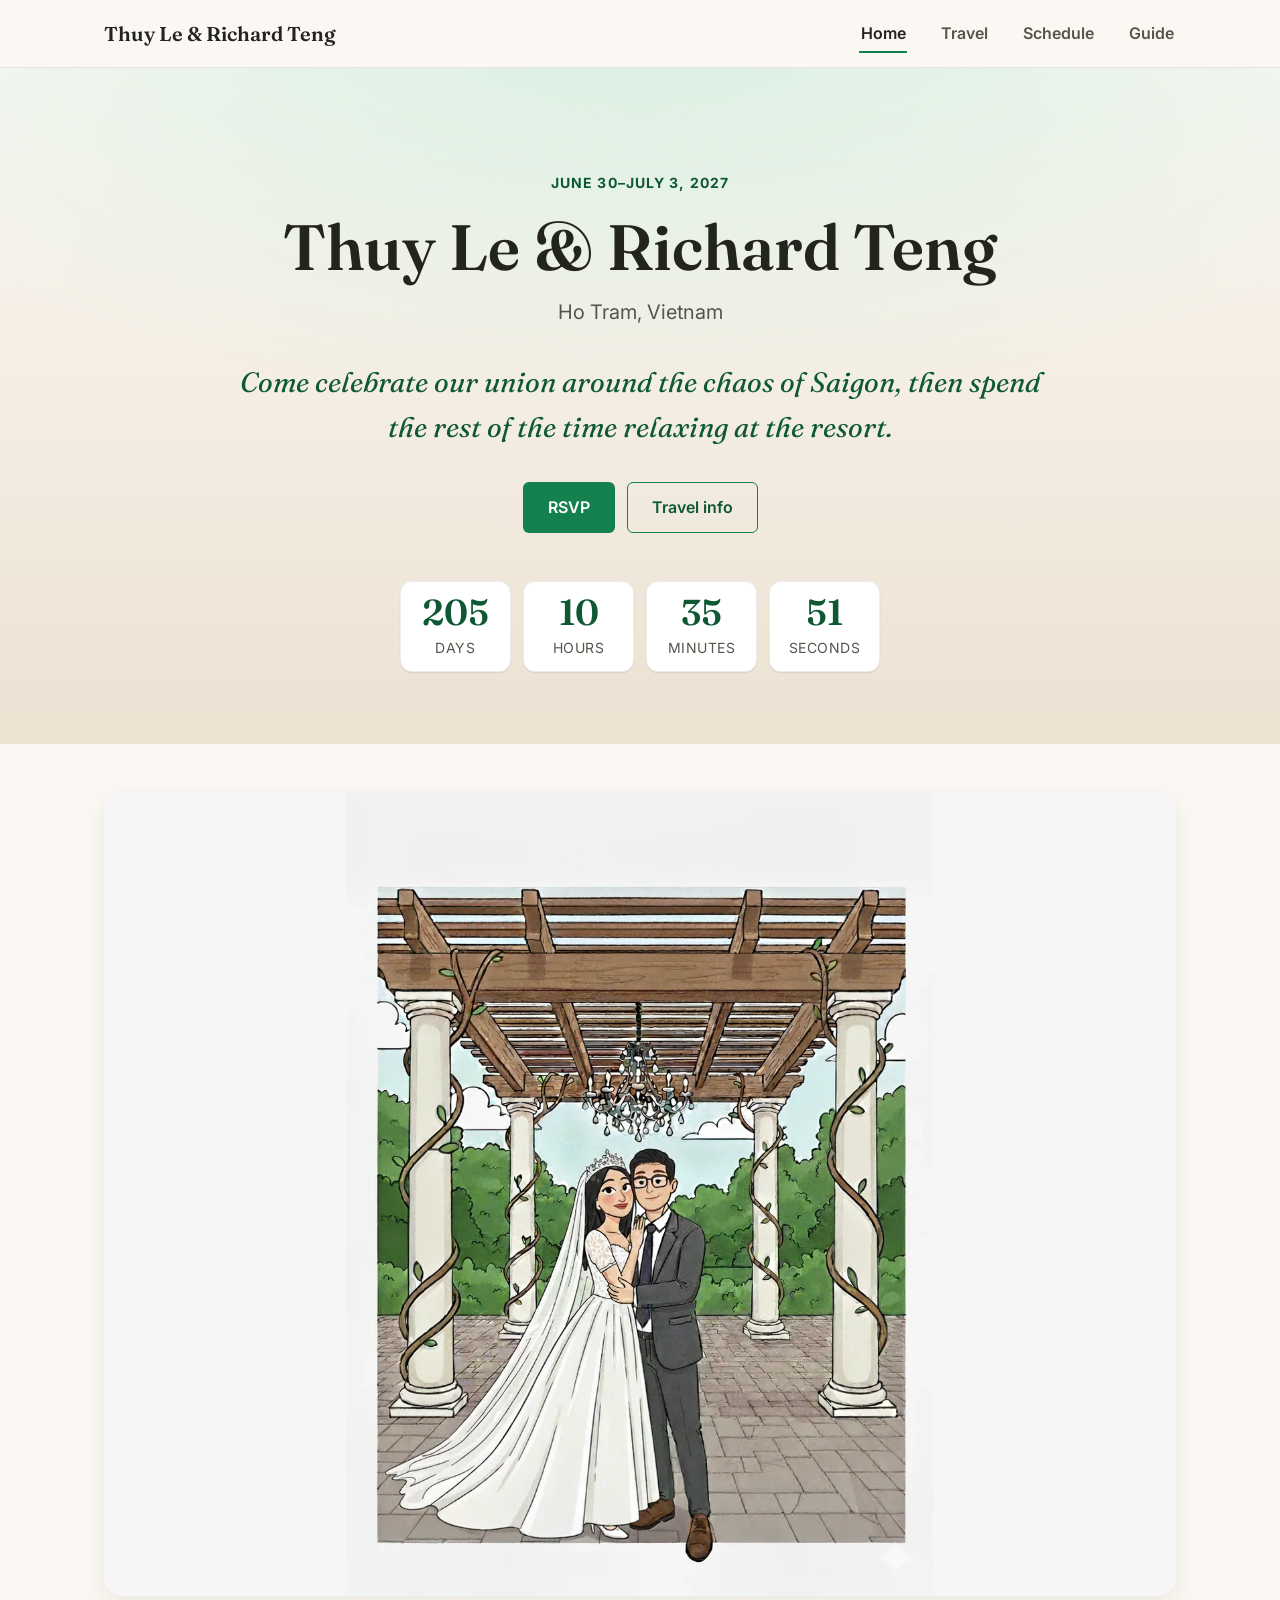
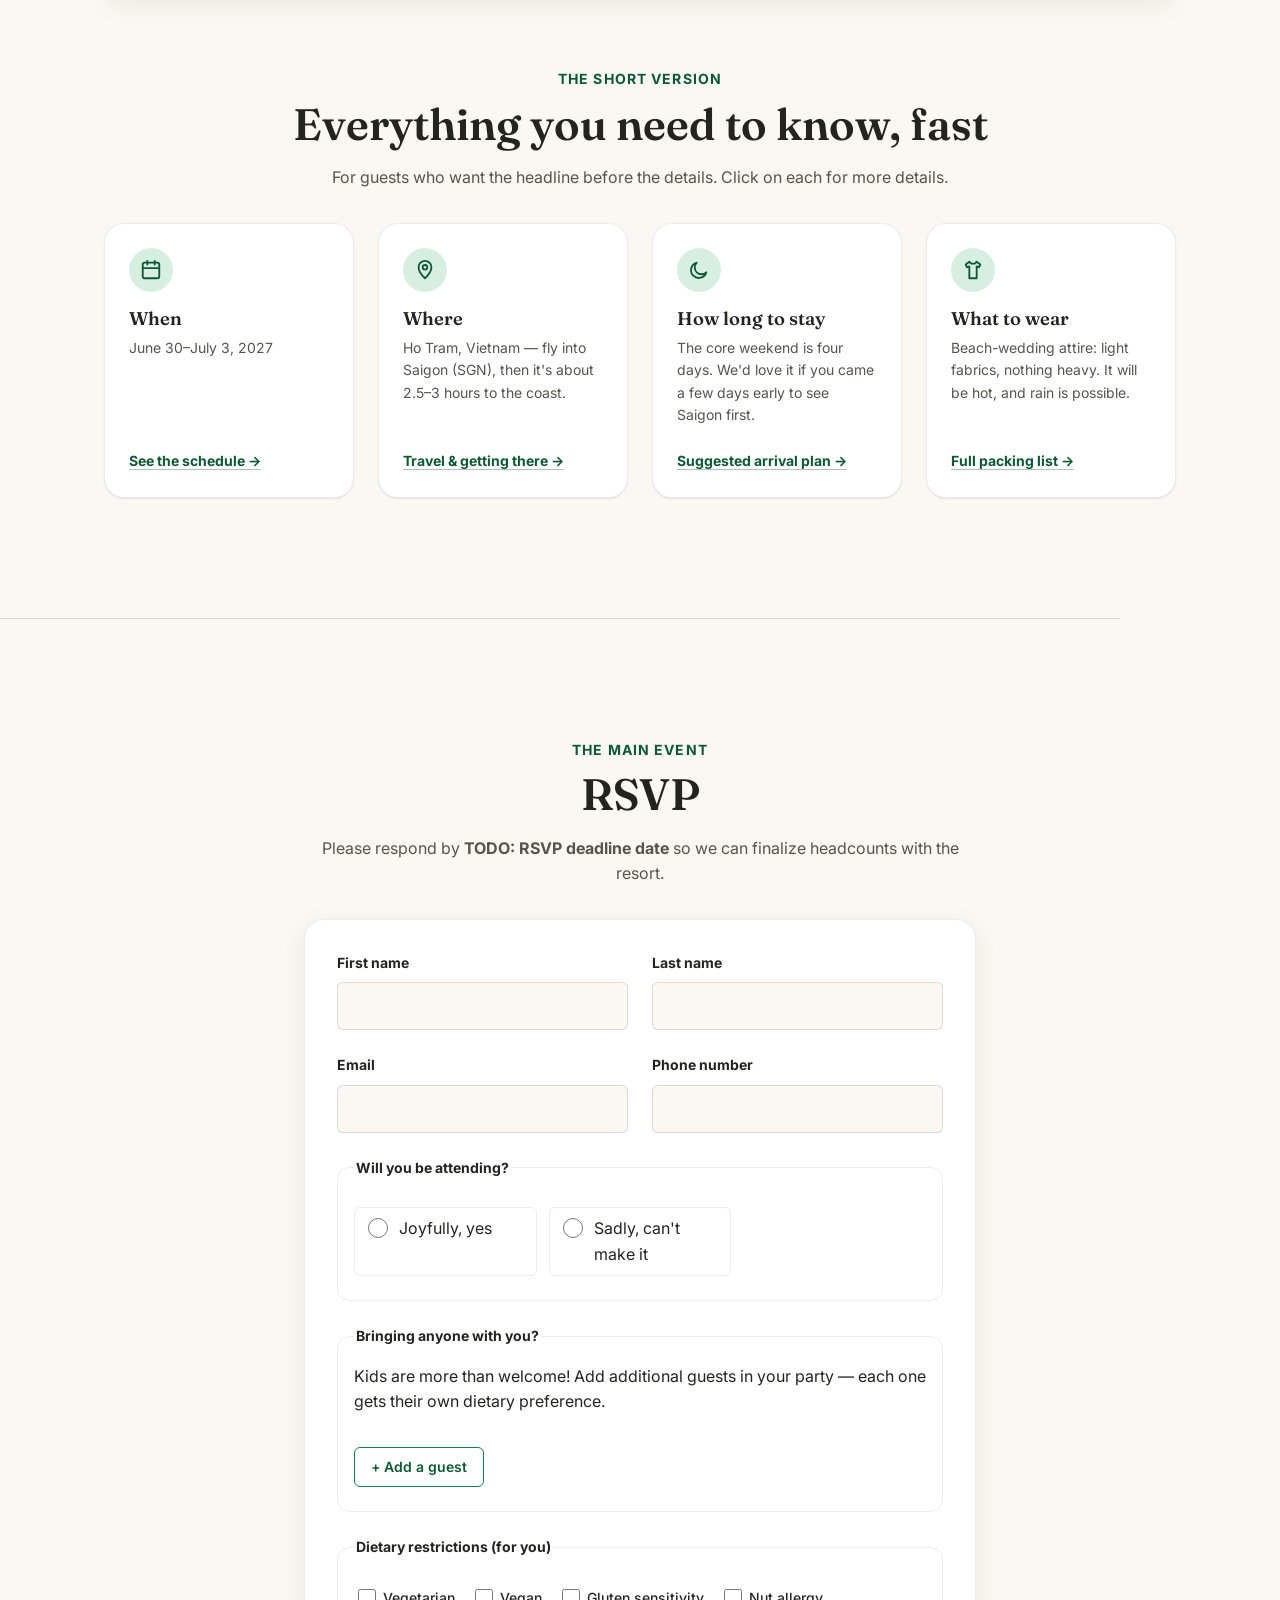
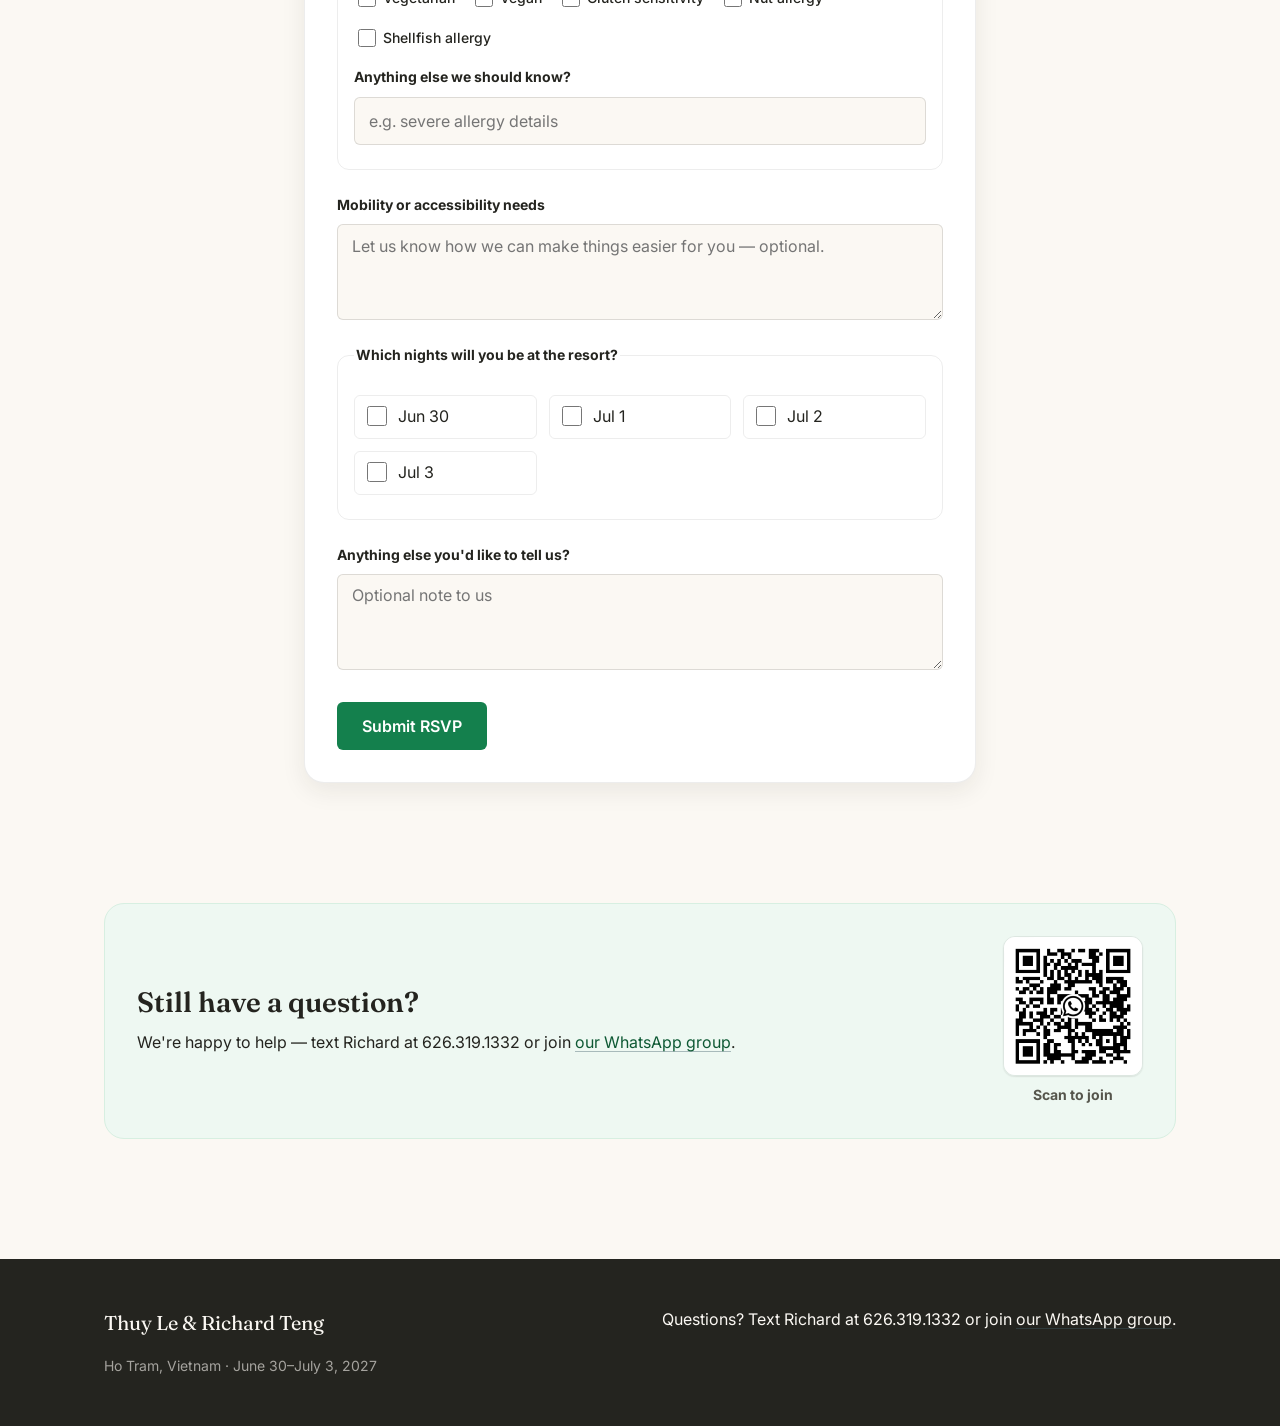
==== index.html @ c0b36ee5 "Initial commit: wedding website for Thuy & Richard Static site (HTML/CSS/vanilla JS) with an RSVP fo" ====
<!DOCTYPE html>
<html lang="en">
<head>
<meta charset="UTF-8">
<meta name="viewport" content="width=device-width, initial-scale=1">
<title>{{coupleNames}} — Ho Tram, Vietnam</title>
<meta name="description" content="Join us in Ho Tram, Vietnam. Come celebrate our union around the chaos of Saigon, but relax at the resort.">
<link rel="preconnect" href="https://fonts.googleapis.com">
<link rel="preconnect" href="https://fonts.gstatic.com" crossorigin>
<link href="https://fonts.googleapis.com/css2?family=Fraunces:opsz,wght@9..144,400;9..144,500;9..144,600;9..144,700&family=Inter:wght@400;500;600;700&display=swap" rel="stylesheet">
<link rel="stylesheet" href="styles.css">
</head>
<body>
<a class="skip-link" href="#main">Skip to content</a>
<span id="top"></span>

<header class="site-header">
  <div class="container">
    <a href="index.html" class="site-logo" data-field="couple-names">Partner One &amp; Partner Two</a>
    <button class="nav-toggle" type="button" aria-expanded="false" aria-controls="main-nav" aria-label="Toggle navigation menu">
      <span></span>
    </button>
    <nav class="main-nav" id="main-nav" aria-label="Primary">
      <ul>
        <li><a href="index.html">Home</a></li>
        <li><a href="travel.html">Travel</a></li>
        <li><a href="schedule.html">Schedule</a></li>
        <li><a href="guide.html">Guide</a></li>
      </ul>
    </nav>
  </div>
</header>

<main id="main">

  <!-- ===================================================================
       HERO
       =================================================================== -->
  <section class="hero">
    <div class="container">
      <span class="eyebrow" data-field="date-range">June 30–July 3, 2027</span>
      <h1 data-field="couple-names">Partner One &amp; Partner Two</h1>
      <p class="hero-date">
        <span data-field="location">Ho Tram, Vietnam</span>
      </p>
      <p class="hero-anchor"><span data-field="anchor-line">Come celebrate our union around the chaos of Saigon, then spend the rest of the time relaxing at the resort.</span></p>
      <div class="hero-actions">
        <a href="#rsvp" class="btn btn--primary">RSVP</a>
        <a href="travel.html" class="btn btn--secondary">Travel info</a>
      </div>

      <!-- Countdown -->
      <div class="countdown" data-countdown aria-live="off">
        <p class="visually-hidden countdown-label-lead">Counting down to arrival day</p>
        <div class="countdown-unit">
          <span class="countdown-number" data-cd-days>–</span>
          <span class="countdown-label">Days</span>
        </div>
        <div class="countdown-unit">
          <span class="countdown-number" data-cd-hours>–</span>
          <span class="countdown-label">Hours</span>
        </div>
        <div class="countdown-unit">
          <span class="countdown-number" data-cd-mins>–</span>
          <span class="countdown-label">Minutes</span>
        </div>
        <div class="countdown-unit">
          <span class="countdown-number" data-cd-secs>–</span>
          <span class="countdown-label">Seconds</span>
        </div>
      </div>
    </div>
  </section>

  <div class="container" style="padding-top: var(--space-7);">
    <picture class="hero-photo fade-in">
      <source srcset="assets/couple-hero-landscape.webp" type="image/webp">
      <img src="assets/couple-hero-landscape.jpg" alt="Illustrated portrait of Thuy and Richard embracing under a vine-wrapped pergola" width="1600" height="1200" loading="lazy">
    </picture>
  </div>

  <!-- ===================================================================
       THE SHORT VERSION
       =================================================================== -->
  <section class="section" id="short-version">
    <div class="container">
      <div class="section-heading text-center fade-in">
        <span class="eyebrow">The short version</span>
        <h2>Everything you need to know, fast</h2>
        <p style="margin-inline:auto;">For guests who want the headline before the details. Click on each for more details.</p>
      </div>

      <div class="card-grid card-grid--4">
        <div class="info-card fade-in">
          <span class="icon-badge" aria-hidden="true"><svg viewBox="0 0 24 24" fill="none" stroke="currentColor" stroke-width="2" stroke-linecap="round" stroke-linejoin="round"><rect x="3" y="4" width="18" height="17" rx="2"/><path d="M16 2v4M8 2v4M3 10h18"/></svg></span>
          <h3>When</h3>
          <p data-field="date-range">June 30–July 3, 2027. Ceremony is Day 2 — full itinerary on the schedule page.</p>
          <a class="card-link" href="schedule.html">See the schedule &rarr;</a>
        </div>
        <div class="info-card fade-in">
          <span class="icon-badge" aria-hidden="true"><svg viewBox="0 0 24 24" fill="none" stroke="currentColor" stroke-width="2" stroke-linecap="round" stroke-linejoin="round"><path d="M12 21s7-6.5 7-12a7 7 0 1 0-14 0c0 5.5 7 12 7 12z"/><circle cx="12" cy="9" r="2.5"/></svg></span>
          <h3>Where</h3>
          <p>Ho Tram, Vietnam — fly into Saigon (SGN), then it's about 2.5–3 hours to the coast.</p>
          <a class="card-link" href="travel.html">Travel &amp; getting there &rarr;</a>
        </div>
        <div class="info-card fade-in">
          <span class="icon-badge" aria-hidden="true"><svg viewBox="0 0 24 24" fill="none" stroke="currentColor" stroke-width="2" stroke-linecap="round" stroke-linejoin="round"><path d="M20 14.5A8.5 8.5 0 1 1 9.5 4a7 7 0 0 0 10.5 10.5z"/></svg></span>
          <h3>How long to stay</h3>
          <p>The core weekend is four days. We'd love it if you came a few days early to see Saigon first.</p>
          <a class="card-link" href="schedule.html#arrival-plan">Suggested arrival plan &rarr;</a>
        </div>
        <div class="info-card fade-in">
          <span class="icon-badge" aria-hidden="true"><svg viewBox="0 0 24 24" fill="none" stroke="currentColor" stroke-width="2" stroke-linecap="round" stroke-linejoin="round"><path d="M8 3 4 6l1.5 3L8 8v13h8V8l2.5 1L20 6l-4-3-2 2h-4z"/></svg></span>
          <h3>What to wear</h3>
          <p>Beach-wedding attire: light fabrics, nothing heavy. It will be hot, and rain is possible.</p>
          <a class="card-link" href="guide.html#what-to-bring">Full packing list &rarr;</a>
        </div>
      </div>
    </div>
  </section>

  <hr class="container divider">

  <!-- ===================================================================
       RSVP
       =================================================================== -->
  <section class="section" id="rsvp">
    <div class="container-narrow">
      <div class="section-heading text-center fade-in">
        <span class="eyebrow">The main event</span>
        <h2>RSVP</h2>
        <p style="margin-inline:auto;">Please respond by <strong>TODO: RSVP deadline date</strong> so we can finalize headcounts with the resort.</p>
      </div>

      <div class="rsvp-panel fade-in">
        <form id="rsvp-form" novalidate>
          <div class="form-grid form-grid--2">
            <div class="field">
              <label for="firstName">First name</label>
              <input type="text" id="firstName" name="firstName" autocomplete="given-name" required aria-describedby="firstName-error">
              <p class="field-error" data-error-for="firstName" id="firstName-error"></p>
            </div>
            <div class="field">
              <label for="lastName">Last name</label>
              <input type="text" id="lastName" name="lastName" autocomplete="family-name" required aria-describedby="lastName-error">
              <p class="field-error" data-error-for="lastName" id="lastName-error"></p>
            </div>
          </div>

          <div class="form-grid form-grid--2" style="margin-top: var(--space-5);">
            <div class="field">
              <label for="email">Email</label>
              <input type="email" id="email" name="email" autocomplete="email" required aria-describedby="email-error">
              <p class="field-error" data-error-for="email" id="email-error"></p>
            </div>
            <div class="field">
              <label for="phone">Phone number</label>
              <input type="tel" id="phone" name="phone" autocomplete="tel" required aria-describedby="phone-error">
              <p class="field-error" data-error-for="phone" id="phone-error"></p>
            </div>
          </div>

          <fieldset class="fieldset" style="margin-top: var(--space-5);">
            <legend>Will you be attending?</legend>
            <div class="radio-grid">
              <label class="radio-item">
                <input type="radio" name="attending" value="yes">
                <span>Joyfully, yes</span>
              </label>
              <label class="radio-item">
                <input type="radio" name="attending" value="no">
                <span>Sadly, can't make it</span>
              </label>
            </div>
            <p class="field-error" id="attending-error"></p>
          </fieldset>

          <!-- Additional guests -->
          <fieldset class="fieldset" style="margin-top: var(--space-5);" id="party-section">
            <legend>Bringing anyone with you?</legend>
            <p class="hint">Kids are more than welcome! Add additional guests in your party — each one gets their own dietary preference.</p>
            <div class="guest-list" id="guest-list"></div>
            <div style="margin-top: var(--space-4); display:flex; align-items:center; gap: var(--space-3); flex-wrap: wrap;">
              <button type="button" class="btn btn--secondary btn--small" id="add-guest-btn">+ Add a guest</button>
            </div>
          </fieldset>

          <!-- Vung Tau excursion — its own section, shown once attending = yes.
               Checkboxes are optional and mutually exclusive per row (JS-enforced
               in main.js) so a guest can leave it blank or change their mind. -->
          <fieldset class="fieldset" style="margin-top: var(--space-5);" id="excursion-section" hidden>
            <legend>Vung Tau day trip (July 2)</legend>
            <p class="hint">Both are great options — this is a free day, not an obligation. Check a box for each person so we can size the shuttle.</p>
            <div class="vung-tau-list" id="vung-tau-list">
              <div class="vung-tau-row" data-vung-tau-row="primary">
                <span class="vung-tau-name">You</span>
                <div class="checkbox-tri">
                  <label class="checkbox-item">
                    <input type="checkbox" name="excursion" value="yes" disabled>
                    <span>Join shuttle</span>
                  </label>
                  <label class="checkbox-item">
                    <input type="checkbox" name="excursion" value="no" disabled>
                    <span>Stay at resort</span>
                  </label>
                  <label class="checkbox-item">
                    <input type="checkbox" name="excursion" value="unsure" disabled>
                    <span>Not sure</span>
                  </label>
                </div>
              </div>
              <!-- One row per added guest, kept in sync by main.js -->
            </div>
          </fieldset>

          <!-- Dietary restrictions (primary RSVP-er) -->
          <fieldset class="fieldset" style="margin-top: var(--space-5);">
            <legend>Dietary restrictions (for you)</legend>
            <div class="dietary-inline">
              <label><input type="checkbox" name="dietary" value="Vegetarian"> Vegetarian</label>
              <label><input type="checkbox" name="dietary" value="Vegan"> Vegan</label>
              <label><input type="checkbox" name="dietary" value="Gluten sensitivity"> Gluten sensitivity</label>
              <label><input type="checkbox" name="dietary" value="Nut allergy"> Nut allergy</label>
              <label><input type="checkbox" name="dietary" value="Shellfish allergy"> Shellfish allergy</label>
            </div>
            <div class="field" style="margin-top: var(--space-3);">
              <label for="dietaryOther">Anything else we should know?</label>
              <input type="text" id="dietaryOther" name="dietaryOther" placeholder="e.g. severe allergy details">
            </div>
          </fieldset>

          <div class="field" style="margin-top: var(--space-5);">
            <label for="mobilityNeeds">Mobility or accessibility needs</label>
            <textarea id="mobilityNeeds" name="mobilityNeeds" placeholder="Let us know how we can make things easier for you — optional."></textarea>
          </div>

          <fieldset class="fieldset" style="margin-top: var(--space-5);">
            <legend>Which nights will you be at the resort?</legend>
            <div class="checkbox-grid">
              <label class="checkbox-item">
                <input type="checkbox" name="nights" value="Jun 30">
                <span>Jun 30</span>
              </label>
              <label class="checkbox-item">
                <input type="checkbox" name="nights" value="Jul 1">
                <span>Jul 1</span>
              </label>
              <label class="checkbox-item">
                <input type="checkbox" name="nights" value="Jul 2">
                <span>Jul 2</span>
              </label>
              <label class="checkbox-item">
                <input type="checkbox" name="nights" value="Jul 3">
                <span>Jul 3</span>
              </label>
            </div>
          </fieldset>

          <div class="field" style="margin-top: var(--space-5);">
            <label for="note">Anything else you'd like to tell us?</label>
            <textarea id="note" name="note" placeholder="Optional note to us"></textarea>
          </div>

          <div style="margin-top: var(--space-6); display:flex; align-items:center; gap: var(--space-4); flex-wrap: wrap;">
            <button type="submit" class="btn btn--primary" id="rsvp-submit-btn">Submit RSVP</button>
            <p class="form-status" id="form-status" role="status" aria-live="polite"></p>
          </div>

          <div class="error-banner" id="rsvp-error-banner" hidden role="alert"></div>
        </form>

        <div class="rsvp-success" id="rsvp-success" hidden tabindex="-1">
          <span class="success-icon" aria-hidden="true"><svg viewBox="0 0 24 24" fill="none" stroke="currentColor" stroke-width="2.5" stroke-linecap="round" stroke-linejoin="round"><path d="M20 6 9 17l-5-5"/></svg></span>
          <h3>Thank you, <span data-success-name>friend</span>!</h3>
          <p>Your RSVP is in. We can't wait to celebrate with you in Ho Tram.</p>
          <p><a href="schedule.html">Check out the schedule &rarr;</a></p>
        </div>
      </div>
    </div>
  </section>

  <div class="container section--tight fade-in">
    <div class="callout callout-qr-row">
      <div>
        <h3>Still have a question?</h3>
        <p>We're happy to help — <span data-field="contact-line-lowercase">text Richard at 626.319.1332 or join our WhatsApp group.</span></p>
      </div>
      <a class="qr-link" data-field-href="whatsapp-link" href="#" target="_blank" rel="noopener" aria-label="Open the WhatsApp group invite">
        <img data-field-src="whatsapp-qr" src="assets/whatsapp-qr.png" alt="QR code to join the Thuy &amp; Richard - Ho Tram Wedding WhatsApp group" width="140" height="140">
        <span>Scan to join</span>
      </a>
    </div>
  </div>

</main>

<button type="button" class="back-to-top-fab" aria-label="Back to top">
  <svg viewBox="0 0 24 24" fill="none" stroke="currentColor" stroke-width="2" stroke-linecap="round" stroke-linejoin="round" aria-hidden="true" style="width:22px;height:22px;"><path d="M12 19V5M5 12l7-7 7 7"/></svg>
</button>

<footer class="site-footer">
  <div class="container footer-inner">
    <div>
      <p class="footer-names" data-field="couple-names">Partner One &amp; Partner Two</p>
      <p class="footer-meta"><span data-field="location">Ho Tram, Vietnam</span> &middot; <span data-field="date-range">June 30–July 3, 2027</span></p>
    </div>
    <div>
      <p>Questions? <span data-field="contact-line">Text Richard at 626.319.1332 or join our WhatsApp group (TBD).</span></p>
    </div>
  </div>
</footer>

<script src="content.js"></script>
<script src="main.js"></script>
</body>
</html>
---- styles.css ----
/* =============================================================================
   styles.css — shared stylesheet for all pages
   Design system lives in CSS custom properties under :root.
   ========================================================================== */

/* -----------------------------------------------------------------------
   0. Design tokens
   -------------------------------------------------------------------- */
:root {
  /* Color: warm neutrals + one bold accent (emerald green — a nod to the greenery) */
  --color-bone: #fbf8f3;
  --color-sand: #ece2d2;
  --color-sand-deep: #ddccae;
  --color-ink: #24241f;
  --color-ink-soft: #55554c;
  --color-ink-faint: #83837a;
  --color-white: #ffffff;

  --color-accent: #14804d;
  --color-accent-deep: #0e5934;
  --color-accent-soft: #d7efe1;
  --color-accent-soft-2: #eef8f2;

  /* Kept teal-leaning so it reads distinct from the accent above */
  --color-success: #1f6e5c;
  --color-success-soft: #dcefe9;
  --color-error: #a3403a;
  --color-error-soft: #f6e5e3;

  --color-border: rgba(36, 36, 31, 0.14);
  --color-border-soft: rgba(36, 36, 31, 0.08);

  /* Type */
  --font-serif: "Fraunces", Georgia, serif;
  --font-sans: "Inter", -apple-system, BlinkMacSystemFont, "Segoe UI", sans-serif;

  --fs-body: 1rem;
  --fs-small: 0.875rem;
  --fs-h1: clamp(2.25rem, 5vw + 1rem, 4rem);
  --fs-h2: clamp(1.75rem, 3vw + 1rem, 2.75rem);
  --fs-h3: clamp(1.25rem, 1.5vw + 1rem, 1.75rem);
  --fs-h4: 1.125rem;
  --fs-lead: clamp(1.05rem, 1vw + 0.9rem, 1.25rem);

  --lh-tight: 1.15;
  --lh-normal: 1.6;

  /* Spacing scale */
  --space-1: 0.25rem;
  --space-2: 0.5rem;
  --space-3: 0.75rem;
  --space-4: 1rem;
  --space-5: 1.5rem;
  --space-6: 2rem;
  --space-7: 3rem;
  --space-8: 4.5rem;
  --space-9: 6.5rem;

  /* Layout */
  --max-width: 1120px;
  --max-width-narrow: 720px;
  --radius-sm: 6px;
  --radius-md: 12px;
  --radius-lg: 20px;
  --shadow-sm: 0 1px 2px rgba(36, 36, 31, 0.06), 0 1px 1px rgba(36, 36, 31, 0.04);
  --shadow-md: 0 8px 24px rgba(36, 36, 31, 0.08);
  --shadow-lg: 0 16px 48px rgba(36, 36, 31, 0.14);

  --header-height: 68px;

  --transition-fast: 150ms ease;
  --transition-base: 250ms ease;
}

/* -----------------------------------------------------------------------
   1. Reset & base
   -------------------------------------------------------------------- */
*, *::before, *::after { box-sizing: border-box; }
html { scroll-behavior: smooth; scroll-padding-top: calc(var(--header-height) + 16px); }

@media (prefers-reduced-motion: reduce) {
  html { scroll-behavior: auto; }
  *, *::before, *::after {
    animation-duration: 0.01ms !important;
    animation-iteration-count: 1 !important;
    transition-duration: 0.01ms !important;
    scroll-behavior: auto !important;
  }
}

body {
  margin: 0;
  font-family: var(--font-sans);
  font-size: var(--fs-body);
  line-height: var(--lh-normal);
  color: var(--color-ink);
  background: var(--color-bone);
  -webkit-font-smoothing: antialiased;
  overflow-x: hidden;
}

img { max-width: 100%; display: block; }
ul, ol { padding-left: 1.25em; }
button, input, select, textarea { font-family: inherit; font-size: inherit; color: inherit; }

h1, h2, h3, h4 {
  font-family: var(--font-serif);
  line-height: var(--lh-tight);
  font-weight: 600;
  margin: 0 0 var(--space-4);
  color: var(--color-ink);
}
h1 { font-size: var(--fs-h1); }
h2 { font-size: var(--fs-h2); }
h3 { font-size: var(--fs-h3); }
h4 { font-size: var(--fs-h4); font-family: var(--font-sans); font-weight: 700; }

p { margin: 0 0 var(--space-4); max-width: 65ch; }
p:last-child { margin-bottom: 0; }

a { color: var(--color-accent-deep); text-decoration-color: rgba(63, 92, 104, 0.4); text-underline-offset: 3px; }
a:hover { text-decoration-color: currentColor; }

/* Focus states — visible everywhere, on top of any other treatment */
a:focus-visible,
button:focus-visible,
input:focus-visible,
textarea:focus-visible,
select:focus-visible,
summary:focus-visible,
[tabindex]:focus-visible {
  outline: 3px solid var(--color-accent);
  outline-offset: 2px;
  border-radius: 4px;
}

.skip-link {
  position: absolute;
  left: var(--space-3);
  top: -100px;
  background: var(--color-ink);
  color: var(--color-white);
  padding: var(--space-3) var(--space-4);
  border-radius: var(--radius-sm);
  z-index: 1000;
  transition: top var(--transition-base);
}
.skip-link:focus { top: var(--space-3); }

/* -----------------------------------------------------------------------
   2. Layout helpers
   -------------------------------------------------------------------- */
.container {
  width: 100%;
  max-width: var(--max-width);
  margin-inline: auto;
  padding-inline: var(--space-5);
}
.container-narrow {
  width: 100%;
  max-width: var(--max-width-narrow);
  margin-inline: auto;
  padding-inline: var(--space-5);
}

.section { padding-block: var(--space-8); }
.section--tight { padding-block: var(--space-7); }
.section--sand { background: var(--color-sand); }
.section--accent { background: var(--color-accent-soft-2); }

.section-heading { margin-bottom: var(--space-6); }
.section-heading .eyebrow { display: block; margin-bottom: var(--space-2); }
.section-heading p { color: var(--color-ink-soft); }

.eyebrow {
  font-family: var(--font-sans);
  font-size: var(--fs-small);
  font-weight: 700;
  letter-spacing: 0.08em;
  text-transform: uppercase;
  color: var(--color-accent-deep);
}

.divider {
  border: none;
  border-top: 1px solid var(--color-border);
  margin: var(--space-7) 0;
}

.visually-hidden {
  position: absolute;
  width: 1px; height: 1px;
  padding: 0; margin: -1px;
  overflow: hidden;
  clip: rect(0,0,0,0);
  white-space: nowrap; border: 0;
}

/* Scroll-in fade */
.fade-in {
  opacity: 0;
  transform: translateY(16px);
  transition: opacity 700ms ease, transform 700ms ease;
}
.fade-in.is-visible { opacity: 1; transform: translateY(0); }
@media (prefers-reduced-motion: reduce) {
  .fade-in { opacity: 1; transform: none; transition: none; }
}

/* -----------------------------------------------------------------------
   3. Buttons
   -------------------------------------------------------------------- */
.btn {
  display: inline-flex;
  align-items: center;
  justify-content: center;
  gap: var(--space-2);
  min-height: 48px;
  padding: 0.75rem 1.5rem;
  border-radius: var(--radius-sm);
  border: 1px solid transparent;
  font-weight: 600;
  font-size: var(--fs-body);
  cursor: pointer;
  text-decoration: none;
  transition: background var(--transition-fast), color var(--transition-fast), border-color var(--transition-fast), transform var(--transition-fast);
}
.btn:active { transform: translateY(1px); }

.btn--primary { background: var(--color-accent); color: var(--color-white); }
.btn--primary:hover { background: var(--color-accent-deep); }

.btn--secondary { background: transparent; color: var(--color-accent-deep); border-color: var(--color-accent); }
.btn--secondary:hover { background: var(--color-accent-soft); }

.btn--ghost { background: transparent; color: var(--color-ink); border-color: var(--color-border); }
.btn--ghost:hover { background: var(--color-sand); }

.btn--small { min-height: 40px; padding: 0.5rem 1rem; font-size: var(--fs-small); }
.btn:disabled { opacity: 0.6; cursor: not-allowed; }

/* -----------------------------------------------------------------------
   4. Header / nav
   -------------------------------------------------------------------- */
.site-header {
  position: sticky;
  top: 0;
  z-index: 500;
  background: rgba(251, 248, 243, 0.92);
  backdrop-filter: saturate(180%) blur(10px);
  border-bottom: 1px solid var(--color-border-soft);
  height: var(--header-height);
}
.site-header .container {
  height: 100%;
  display: flex;
  align-items: center;
  justify-content: space-between;
}

.site-logo {
  font-family: var(--font-serif);
  font-size: 1.25rem;
  font-weight: 600;
  color: var(--color-ink);
  text-decoration: none;
  white-space: nowrap;
}

.nav-toggle {
  display: none;
  width: 44px;
  height: 44px;
  align-items: center;
  justify-content: center;
  background: transparent;
  border: 1px solid var(--color-border);
  border-radius: var(--radius-sm);
}
.nav-toggle span,
.nav-toggle::before,
.nav-toggle::after {
  content: "";
  display: block;
  width: 20px;
  height: 2px;
  background: var(--color-ink);
  position: relative;
  transition: transform var(--transition-fast), opacity var(--transition-fast);
}
.nav-toggle::before { position: absolute; transform: translateY(-6px); }
.nav-toggle::after { position: absolute; transform: translateY(6px); }
.nav-toggle[aria-expanded="true"] span { opacity: 0; }
.nav-toggle[aria-expanded="true"]::before { transform: rotate(45deg); }
.nav-toggle[aria-expanded="true"]::after { transform: rotate(-45deg); }

.main-nav ul {
  list-style: none;
  display: flex;
  gap: var(--space-6);
  margin: 0;
  padding: 0;
}
.main-nav a {
  font-weight: 600;
  color: var(--color-ink-soft);
  text-decoration: none;
  padding: 0.5rem 0.1rem;
  border-bottom: 2px solid transparent;
}
.main-nav a:hover { color: var(--color-ink); }
.main-nav a[aria-current="page"] {
  color: var(--color-ink);
  border-bottom-color: var(--color-accent);
}

@media (max-width: 767px) {
  .nav-toggle { display: inline-flex; }
  .main-nav {
    position: fixed;
    /* .site-header uses backdrop-filter, which makes it the containing
       block for fixed descendants — so this can't rely on `bottom: 0`
       (measured against the header's own ~68px box, collapsing to zero
       height). An explicit viewport-relative height sidesteps that. */
    top: var(--header-height);
    right: 0;
    left: 0;
    height: calc(100vh - var(--header-height));
    background: var(--color-bone);
    transform: translateX(100%);
    transition: transform var(--transition-base);
    overflow-y: auto;
  }
  .main-nav.is-open { transform: translateX(0); }
  .main-nav ul {
    flex-direction: column;
    gap: 0;
    padding: var(--space-4) var(--space-5);
  }
  .main-nav li { border-bottom: 1px solid var(--color-border-soft); }
  .main-nav a { display: block; padding: var(--space-4) var(--space-1); min-height: 44px; }
}

/* -----------------------------------------------------------------------
   5. Hero
   -------------------------------------------------------------------- */
.hero {
  padding-block: var(--space-9) var(--space-8);
  background:
    radial-gradient(120% 100% at 50% -10%, var(--color-accent-soft) 0%, transparent 60%),
    linear-gradient(180deg, var(--color-bone) 0%, var(--color-sand) 100%);
  text-align: center;
}
.hero .eyebrow { display: block; margin-bottom: var(--space-4); }
.hero h1 { margin-bottom: var(--space-3); }
.hero .hero-date {
  font-family: var(--font-sans);
  font-size: var(--fs-lead);
  color: var(--color-ink-soft);
  margin: 0 auto var(--space-6);
}
.hero .hero-anchor {
  font-family: var(--font-serif);
  font-size: clamp(1.25rem, 1.5vw + 1rem, 1.75rem);
  font-style: italic;
  color: var(--color-accent-deep);
  max-width: 46ch;
  margin: 0 auto var(--space-6);
}
.hero-actions {
  display: flex;
  gap: var(--space-3);
  justify-content: center;
  flex-wrap: wrap;
}

/* Countdown */
.countdown {
  display: grid;
  grid-template-columns: repeat(4, 1fr);
  gap: var(--space-3);
  max-width: 480px;
  margin: var(--space-7) auto 0;
}
.countdown-unit {
  background: var(--color-white);
  border: 1px solid var(--color-border-soft);
  border-radius: var(--radius-md);
  padding: var(--space-3) var(--space-2);
  box-shadow: var(--shadow-sm);
}
.countdown-number {
  font-family: var(--font-serif);
  font-size: clamp(1.5rem, 3vw, 2.25rem);
  font-weight: 600;
  color: var(--color-accent-deep);
  line-height: 1;
  font-variant-numeric: tabular-nums;
}
.countdown-label {
  display: block;
  font-size: var(--fs-small);
  color: var(--color-ink-soft);
  margin-top: var(--space-1);
  text-transform: uppercase;
  letter-spacing: 0.04em;
}

/* -----------------------------------------------------------------------
   6. Cards ("the short version")
   -------------------------------------------------------------------- */
.card-grid {
  display: grid;
  grid-template-columns: 1fr;
  gap: var(--space-5);
}
@media (min-width: 640px) {
  .card-grid { grid-template-columns: repeat(2, 1fr); }
}
@media (min-width: 1024px) {
  .card-grid--4 { grid-template-columns: repeat(4, 1fr); }
}

.info-card {
  background: var(--color-white);
  border: 1px solid var(--color-border-soft);
  border-radius: var(--radius-lg);
  padding: var(--space-5);
  box-shadow: var(--shadow-sm);
  display: flex;
  flex-direction: column;
  gap: var(--space-2);
}
.info-card .icon-badge { margin-bottom: var(--space-2); }
.info-card h3 { font-size: 1.15rem; margin-bottom: 0; }
.info-card p { color: var(--color-ink-soft); font-size: var(--fs-small); }
.info-card a.card-link {
  margin-top: auto;
  font-weight: 700;
  font-size: var(--fs-small);
  color: var(--color-accent-deep);
}

.icon-badge {
  width: 44px;
  height: 44px;
  display: inline-flex;
  align-items: center;
  justify-content: center;
  background: var(--color-accent-soft);
  border-radius: 50%;
  color: var(--color-accent-deep);
}
.icon-badge svg { width: 22px; height: 22px; }

/* -----------------------------------------------------------------------
   7. Forms (RSVP)
   -------------------------------------------------------------------- */
.rsvp-panel {
  background: var(--color-white);
  border: 1px solid var(--color-border-soft);
  border-radius: var(--radius-lg);
  box-shadow: var(--shadow-md);
  padding: var(--space-6);
}
@media (max-width: 480px) {
  .rsvp-panel { padding: var(--space-5) var(--space-4); }
}

.form-grid {
  display: grid;
  grid-template-columns: 1fr;
  gap: var(--space-5);
}
@media (min-width: 640px) {
  .form-grid--2 { grid-template-columns: 1fr 1fr; }
}

.field {
  display: flex;
  flex-direction: column;
  gap: var(--space-2);
}
.field label,
.fieldset legend {
  font-weight: 700;
  font-size: var(--fs-small);
}
.field .hint {
  font-size: var(--fs-small);
  color: var(--color-ink-faint);
}
.field input[type="text"],
.field input[type="email"],
.field input[type="tel"],
.field input[type="search"],
.field textarea,
.field select {
  min-height: 48px;
  padding: 0.65rem 0.9rem;
  border: 1px solid var(--color-border);
  border-radius: var(--radius-sm);
  background: var(--color-bone);
  width: 100%;
}
.field textarea { min-height: 96px; resize: vertical; }
.field input:invalid[aria-invalid="true"],
.field input[aria-invalid="true"],
.field textarea[aria-invalid="true"] {
  border-color: var(--color-error);
}
.field-error {
  color: var(--color-error);
  font-size: var(--fs-small);
  font-weight: 600;
  display: none;
}
.field-error.is-visible { display: block; }

fieldset.fieldset {
  border: 1px solid var(--color-border-soft);
  border-radius: var(--radius-md);
  padding: var(--space-4) var(--space-4) var(--space-5);
  margin: 0;
}

.checkbox-grid,
.radio-grid {
  display: grid;
  grid-template-columns: repeat(auto-fill, minmax(160px, 1fr));
  gap: var(--space-3);
  margin-top: var(--space-3);
}
.checkbox-item,
.radio-item {
  display: flex;
  align-items: flex-start;
  gap: var(--space-2);
  min-height: 44px;
  padding: var(--space-2);
  border: 1px solid var(--color-border-soft);
  border-radius: var(--radius-sm);
  cursor: pointer;
}
.checkbox-item:hover,
.radio-item:hover { background: var(--color-sand); }
.checkbox-item input,
.radio-item input {
  width: 20px; height: 20px;
  flex-shrink: 0;
  margin-top: 2px;
  accent-color: var(--color-accent);
}

.radio-card-group {
  display: grid;
  grid-template-columns: 1fr;
  gap: var(--space-3);
  margin-top: var(--space-3);
}
@media (min-width: 640px) {
  .radio-card-group { grid-template-columns: repeat(3, 1fr); }
}
.radio-card {
  border: 1.5px solid var(--color-border);
  border-radius: var(--radius-md);
  padding: var(--space-4);
  cursor: pointer;
  display: flex;
  flex-direction: column;
  gap: var(--space-1);
  transition: border-color var(--transition-fast), background var(--transition-fast);
}
.radio-card:has(input:checked) {
  border-color: var(--color-accent);
  background: var(--color-accent-soft-2);
}
.radio-card input { accent-color: var(--color-accent); }
.radio-card .radio-card-title { font-weight: 700; display: flex; align-items: center; gap: var(--space-2); }
.radio-card .radio-card-desc { font-size: var(--fs-small); color: var(--color-ink-soft); }

/* Guest rows (dynamic) */
.guest-list { display: flex; flex-direction: column; gap: var(--space-4); }
.guest-row {
  border: 1px solid var(--color-border-soft);
  border-radius: var(--radius-md);
  padding: var(--space-4);
  background: var(--color-bone);
  position: relative;
}
.guest-row-header {
  display: flex;
  align-items: center;
  justify-content: space-between;
  margin-bottom: var(--space-3);
}
.guest-row-header h4 { margin: 0; }
.remove-guest-btn {
  background: transparent;
  border: 1px solid var(--color-border);
  border-radius: var(--radius-sm);
  min-height: 36px;
  padding: 0 var(--space-3);
  font-size: var(--fs-small);
  font-weight: 600;
  color: var(--color-error);
  cursor: pointer;
}
.remove-guest-btn:hover { background: var(--color-error-soft); }

.dietary-inline { display: flex; flex-wrap: wrap; gap: var(--space-2) var(--space-4); margin-top: var(--space-2); }
.dietary-inline label { display: flex; align-items: center; gap: var(--space-1); font-weight: 500; font-size: var(--fs-small); min-height: 32px; }
.dietary-inline input { accent-color: var(--color-accent); width: 18px; height: 18px; }

.vung-tau-list { margin-top: var(--space-4); }
.vung-tau-row {
  display: flex;
  align-items: center;
  flex-wrap: wrap;
  gap: var(--space-3);
  padding: var(--space-3) 0;
  border-bottom: 1px solid var(--color-border-soft);
}
.vung-tau-row:last-child { border-bottom: none; }
.vung-tau-name { font-weight: 700; min-width: 90px; flex-shrink: 0; }
.checkbox-tri { display: flex; gap: var(--space-2); flex-wrap: wrap; }
.checkbox-tri .checkbox-item { min-height: 40px; padding: 0.4rem 0.75rem; }

.form-status {
  min-height: 24px;
  font-size: var(--fs-small);
  font-weight: 600;
}
.form-status[data-state="error"] { color: var(--color-error); }
.form-status[data-state="loading"] { color: var(--color-ink-soft); }

.rsvp-success {
  text-align: center;
  padding: var(--space-6) var(--space-4);
}
.rsvp-success p { margin-inline: auto; }
.rsvp-success .success-icon {
  width: 64px; height: 64px;
  margin: 0 auto var(--space-4);
  border-radius: 50%;
  background: var(--color-success-soft);
  color: var(--color-success);
  display: flex; align-items: center; justify-content: center;
}
.rsvp-success .success-icon svg { width: 32px; height: 32px; }

.spinner {
  width: 16px; height: 16px;
  border: 2px solid rgba(255,255,255,0.4);
  border-top-color: currentColor;
  border-radius: 50%;
  display: inline-block;
  animation: spin 700ms linear infinite;
}
@keyframes spin { to { transform: rotate(360deg); } }
@media (prefers-reduced-motion: reduce) {
  .spinner { animation: none; }
}

.error-banner {
  background: var(--color-error-soft);
  border: 1px solid rgba(163, 64, 58, 0.3);
  border-radius: var(--radius-md);
  padding: var(--space-4);
  color: var(--color-error);
  margin-top: var(--space-4);
}
.error-banner a { color: var(--color-error); font-weight: 700; }

/* -----------------------------------------------------------------------
   8. FAQ / accordion (travel.html)
   -------------------------------------------------------------------- */
.faq-toc {
  position: sticky;
  top: var(--header-height);
  z-index: 100;
  background: rgba(251, 248, 243, 0.95);
  backdrop-filter: blur(8px);
  border-bottom: 1px solid var(--color-border-soft);
  padding-block: var(--space-3);
}
.faq-toc-chips {
  display: flex;
  gap: var(--space-2);
  overflow-x: auto;
  padding-bottom: var(--space-1);
  scrollbar-width: thin;
}
.faq-toc-chips a {
  flex-shrink: 0;
  display: inline-flex;
  align-items: center;
  min-height: 40px;
  padding: 0 var(--space-4);
  border-radius: 999px;
  background: var(--color-white);
  border: 1px solid var(--color-border);
  font-size: var(--fs-small);
  font-weight: 600;
  color: var(--color-ink-soft);
  text-decoration: none;
  white-space: nowrap;
}
.faq-toc-chips a:hover,
.faq-toc-chips a:focus-visible { background: var(--color-accent-soft); color: var(--color-accent-deep); }

.faq-search {
  margin-block: var(--space-6);
}
.faq-search input {
  width: 100%;
  min-height: 52px;
  padding: 0.75rem 1rem;
  border: 1.5px solid var(--color-border);
  border-radius: var(--radius-md);
  background: var(--color-white);
}

.faq-category { margin-bottom: var(--space-8); scroll-margin-top: calc(var(--header-height) + 90px); }
.faq-category h2 { margin-bottom: var(--space-5); }

.faq-list { display: flex; flex-direction: column; gap: var(--space-3); }

.faq-item {
  background: var(--color-white);
  border: 1px solid var(--color-border-soft);
  border-radius: var(--radius-md);
  overflow: hidden;
  scroll-margin-top: calc(var(--header-height) + 90px);
}
.faq-item summary {
  list-style: none;
  cursor: pointer;
  padding: var(--space-4) var(--space-5);
  display: flex;
  align-items: center;
  justify-content: space-between;
  gap: var(--space-4);
  font-weight: 700;
  min-height: 44px;
}
.faq-item summary::-webkit-details-marker { display: none; }
.faq-item summary .faq-chevron {
  flex-shrink: 0;
  width: 20px; height: 20px;
  transition: transform var(--transition-fast);
}
.faq-item[open] summary .faq-chevron { transform: rotate(180deg); }
.faq-item .faq-body { padding: 0 var(--space-5) var(--space-5); color: var(--color-ink-soft); }
.faq-item .faq-body p { max-width: none; }

.table-scroll { overflow-x: auto; margin-top: var(--space-3); }
.shuttle-table {
  width: 100%;
  min-width: 480px;
  border-collapse: collapse;
  font-size: var(--fs-small);
}
.shuttle-table th,
.shuttle-table td {
  text-align: left;
  padding: var(--space-2) var(--space-3);
  border-bottom: 1px solid var(--color-border-soft);
  white-space: nowrap;
}
.shuttle-table thead th {
  font-family: var(--font-sans);
  font-weight: 700;
  color: var(--color-ink);
  background: var(--color-sand);
}
.shuttle-table tbody th { font-weight: 700; white-space: nowrap; }
.faq-back-to-top {
  display: inline-block;
  margin-top: var(--space-3);
  font-size: var(--fs-small);
  font-weight: 700;
}
.faq-item.is-hidden { display: none; }
.faq-no-results { color: var(--color-ink-soft); padding: var(--space-5) 0; display: none; }
.faq-no-results.is-visible { display: block; }

.back-to-top-fab {
  position: fixed;
  right: var(--space-5);
  bottom: var(--space-5);
  width: 48px; height: 48px;
  border-radius: 50%;
  background: var(--color-accent);
  color: var(--color-white);
  border: none;
  display: flex;
  align-items: center;
  justify-content: center;
  box-shadow: var(--shadow-md);
  opacity: 0;
  visibility: hidden;
  transform: translateY(8px);
  transition: opacity var(--transition-base), transform var(--transition-base), visibility var(--transition-base);
  z-index: 400;
  cursor: pointer;
}
.back-to-top-fab.is-visible { opacity: 1; visibility: visible; transform: translateY(0); }

/* -----------------------------------------------------------------------
   9. Timeline (schedule.html)
   -------------------------------------------------------------------- */
.day-selector {
  display: flex;
  gap: var(--space-2);
  overflow-x: auto;
  margin-bottom: var(--space-7);
}
.day-selector button {
  flex: 1 1 0;
  min-width: 130px;
  min-height: 64px;
  border: 1.5px solid var(--color-border);
  border-radius: var(--radius-md);
  background: var(--color-white);
  padding: var(--space-3);
  cursor: pointer;
  text-align: left;
}
.day-selector button .ds-day { font-weight: 700; display: block; }
.day-selector button .ds-date { font-size: var(--fs-small); color: var(--color-ink-soft); }
.day-selector button[aria-selected="true"] {
  border-color: var(--color-accent);
  background: var(--color-accent-soft-2);
}
.day-selector button[aria-selected="true"] .ds-date { color: var(--color-accent-deep); }

.timeline-day { display: none; }
.timeline-day.is-active { display: block; }

.timeline-day-header { margin-bottom: var(--space-6); }
.timeline-day-header .vibe {
  font-family: var(--font-serif);
  font-style: italic;
  font-size: var(--fs-lead);
  color: var(--color-accent-deep);
}

.timeline {
  list-style: none;
  margin: 0;
  padding: 0;
  position: relative;
}
.timeline::before {
  content: "";
  position: absolute;
  left: 22px;
  top: 8px;
  bottom: 8px;
  width: 2px;
  background: var(--color-border);
}
.timeline-item {
  position: relative;
  padding-left: 60px;
  padding-bottom: var(--space-6);
}
.timeline-item:last-child { padding-bottom: 0; }
.timeline-icon {
  position: absolute;
  left: 0; top: 0;
  width: 44px; height: 44px;
  border-radius: 50%;
  background: var(--color-white);
  border: 1.5px solid var(--color-accent);
  color: var(--color-accent-deep);
  display: flex; align-items: center; justify-content: center;
  z-index: 1;
}
.timeline-icon svg { width: 20px; height: 20px; }
.timeline-time {
  font-size: var(--fs-small);
  font-weight: 700;
  color: var(--color-accent-deep);
  text-transform: uppercase;
  letter-spacing: 0.03em;
}
.timeline-item h3 { font-size: 1.2rem; margin: var(--space-1) 0 var(--space-1); }
.timeline-item p { color: var(--color-ink-soft); }

@media (min-width: 900px) {
  .timeline-day-desktop {
    display: grid;
    grid-template-columns: repeat(var(--col-count, 3), 1fr);
    gap: var(--space-5);
    align-items: start;
  }
  .timeline-day-desktop .timeline {
    display: contents;
  }
  .timeline-day-desktop .timeline::before { display: none; }
  .timeline-day-desktop .timeline-item {
    padding-left: 0;
    padding-bottom: 0;
    background: var(--color-white);
    border: 1px solid var(--color-border-soft);
    border-radius: var(--radius-lg);
    padding: var(--space-5);
    box-shadow: var(--shadow-sm);
  }
  .timeline-day-desktop .timeline-icon { position: static; margin-bottom: var(--space-3); }
}

.callout {
  background: var(--color-accent-soft-2);
  border: 1px solid var(--color-accent-soft);
  border-radius: var(--radius-lg);
  padding: var(--space-6);
  scroll-margin-top: calc(var(--header-height) + 16px);
}
.callout h3 { margin-bottom: var(--space-3); }

.callout-qr-row {
  display: flex;
  align-items: center;
  gap: var(--space-6);
  flex-wrap: wrap;
}
.callout-qr-row > div { flex: 1 1 320px; }
.qr-link {
  flex-shrink: 0;
  display: flex;
  flex-direction: column;
  align-items: center;
  gap: var(--space-2);
  text-decoration: none;
  color: var(--color-ink-soft);
  font-size: var(--fs-small);
  font-weight: 700;
  margin-inline: auto;
}
.qr-link img {
  width: 140px;
  height: 140px;
  border-radius: var(--radius-md);
  box-shadow: var(--shadow-sm);
  border: 1px solid var(--color-border-soft);
}

/* -----------------------------------------------------------------------
   10. Guide page — packing grid, time widget
   -------------------------------------------------------------------- */
.packing-grid {
  display: grid;
  grid-template-columns: repeat(2, 1fr);
  gap: var(--space-4);
}
@media (min-width: 640px) { .packing-grid { grid-template-columns: repeat(3, 1fr); } }
@media (min-width: 1024px) { .packing-grid { grid-template-columns: repeat(4, 1fr); } }

.packing-item {
  position: relative;
  background: var(--color-white);
  border: 1px solid var(--color-border-soft);
  border-radius: var(--radius-lg);
  padding: var(--space-4);
  box-shadow: var(--shadow-sm);
  display: flex;
  flex-direction: column;
  gap: var(--space-2);
}
.packing-item .icon-badge { width: 40px; height: 40px; }
.packing-item h3 { font-size: 1rem; margin: 0; font-family: var(--font-sans); font-weight: 700; }
.packing-item p { font-size: var(--fs-small); color: var(--color-ink-soft); }
.spare-badge {
  align-self: flex-start;
  font-size: 0.7rem;
  font-weight: 700;
  text-transform: uppercase;
  letter-spacing: 0.03em;
  background: var(--color-success-soft);
  color: var(--color-success);
  padding: 0.25rem 0.6rem;
  border-radius: 999px;
}

.time-widget {
  display: grid;
  grid-template-columns: 1fr;
  gap: var(--space-4);
  max-width: 560px;
}
@media (min-width: 560px) { .time-widget { grid-template-columns: 1fr 1fr; } }
.time-card {
  background: var(--color-white);
  border: 1px solid var(--color-border-soft);
  border-radius: var(--radius-lg);
  padding: var(--space-5);
  text-align: center;
  box-shadow: var(--shadow-sm);
}
.time-card .time-place { font-size: var(--fs-small); font-weight: 700; color: var(--color-ink-soft); text-transform: uppercase; letter-spacing: 0.04em; }
.time-card .time-value { font-family: var(--font-serif); font-size: 2rem; font-weight: 600; color: var(--color-accent-deep); font-variant-numeric: tabular-nums; }
.time-card .time-date { font-size: var(--fs-small); color: var(--color-ink-faint); }

/* -----------------------------------------------------------------------
   11. Footer
   -------------------------------------------------------------------- */
.site-footer {
  background: var(--color-ink);
  color: var(--color-bone);
  padding-block: var(--space-7);
  margin-top: var(--space-8);
}
.site-footer a { color: var(--color-bone); }
.footer-inner {
  display: flex;
  flex-wrap: wrap;
  justify-content: space-between;
  align-items: flex-start;
  gap: var(--space-5);
}
.footer-names { font-family: var(--font-serif); font-size: 1.25rem; }
.site-footer .footer-meta { color: rgba(251, 248, 243, 0.6); font-size: var(--fs-small); margin-top: var(--space-2); }

/* -----------------------------------------------------------------------
   12. Placeholder image blocks
   -------------------------------------------------------------------- */
.hero-photo {
  display: block;
}
.hero-photo img {
  width: 100%;
  height: auto;
  display: block;
  border-radius: var(--radius-lg);
  box-shadow: var(--shadow-md);
}

.placeholder-img {
  background: linear-gradient(135deg, var(--color-sand-deep), var(--color-sand));
  border-radius: var(--radius-lg);
  display: flex;
  align-items: center;
  justify-content: center;
  color: var(--color-ink-soft);
  font-size: var(--fs-small);
  font-weight: 600;
  text-align: center;
  padding: var(--space-4);
  min-height: 160px;
}

/* -----------------------------------------------------------------------
   13. Page hero (non-home pages)
   -------------------------------------------------------------------- */
.page-hero {
  padding-block: var(--space-8) var(--space-6);
  background: linear-gradient(180deg, var(--color-bone) 0%, var(--color-sand) 100%);
  text-align: center;
}
.page-hero .eyebrow { display: block; margin-bottom: var(--space-3); }
.page-hero p { margin-inline: auto; color: var(--color-ink-soft); }

/* Utility */
.text-center { text-align: center; }
.mt-0 { margin-top: 0; }
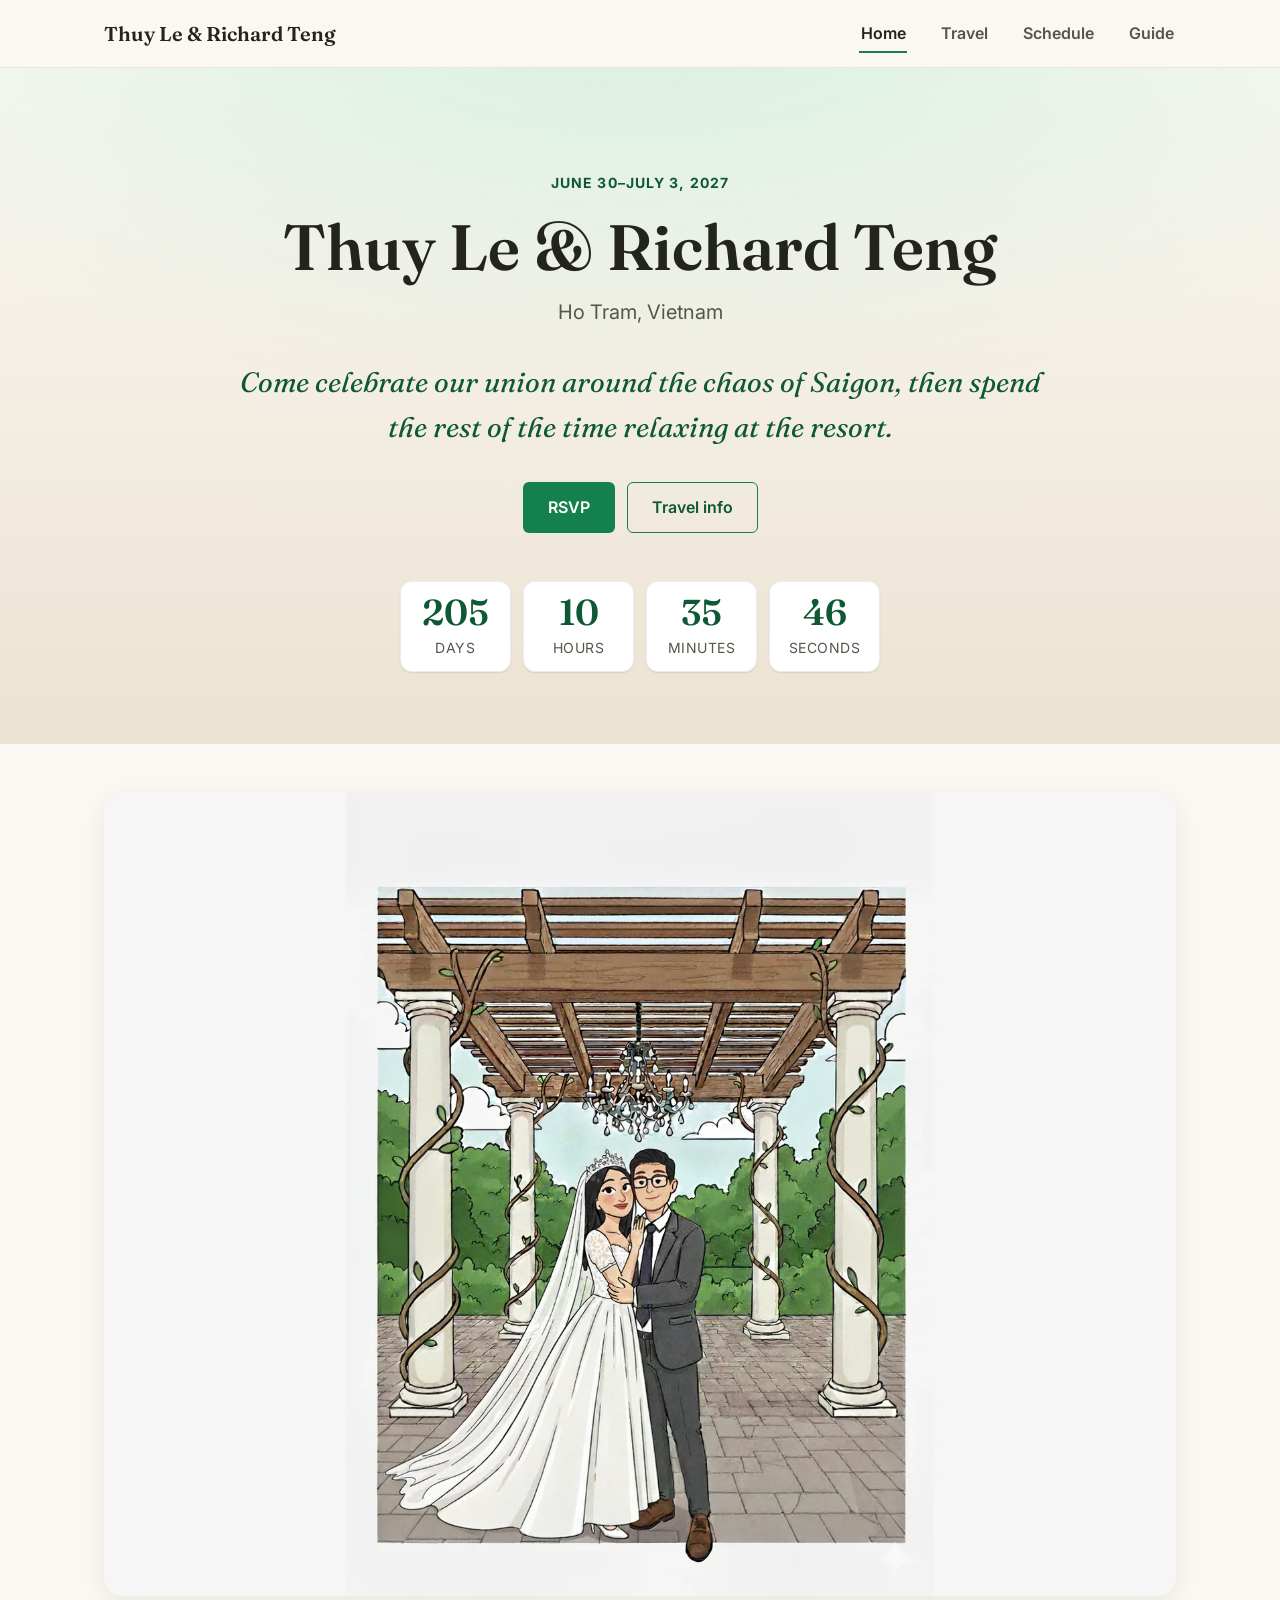
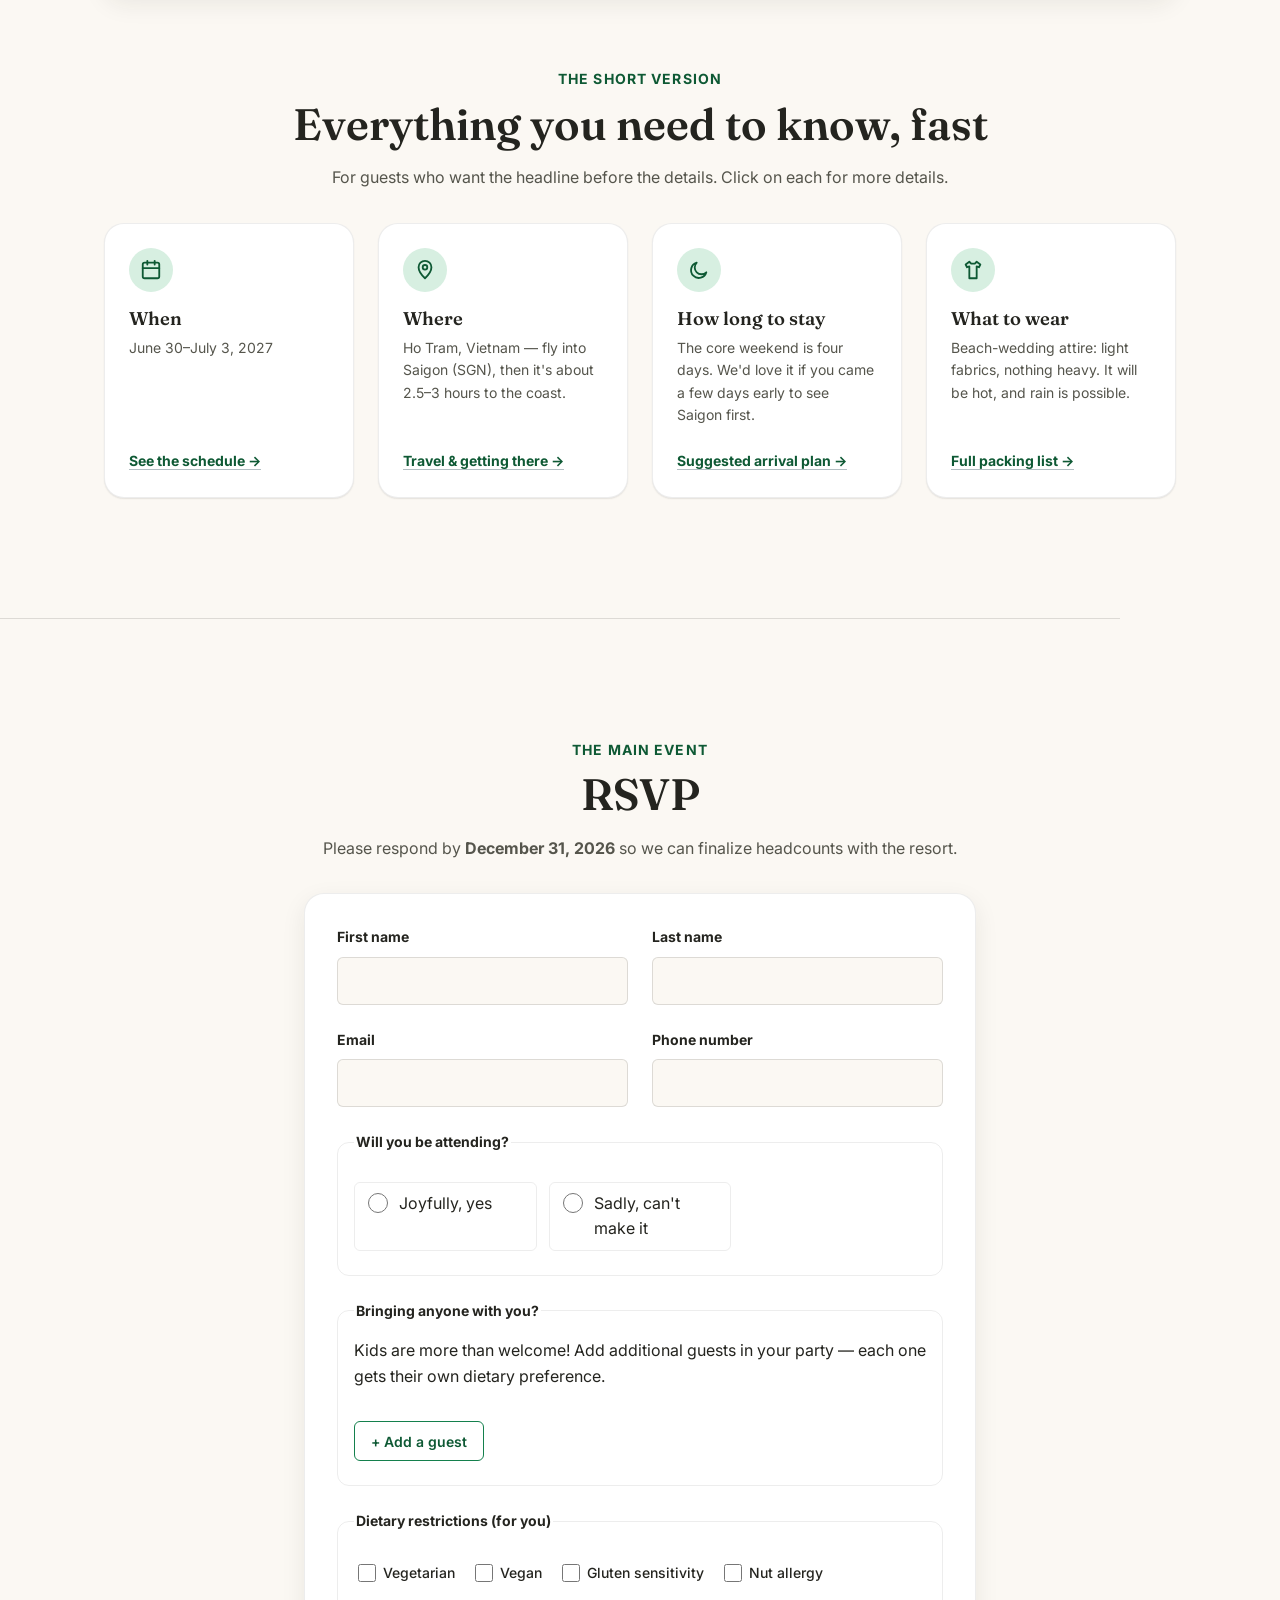
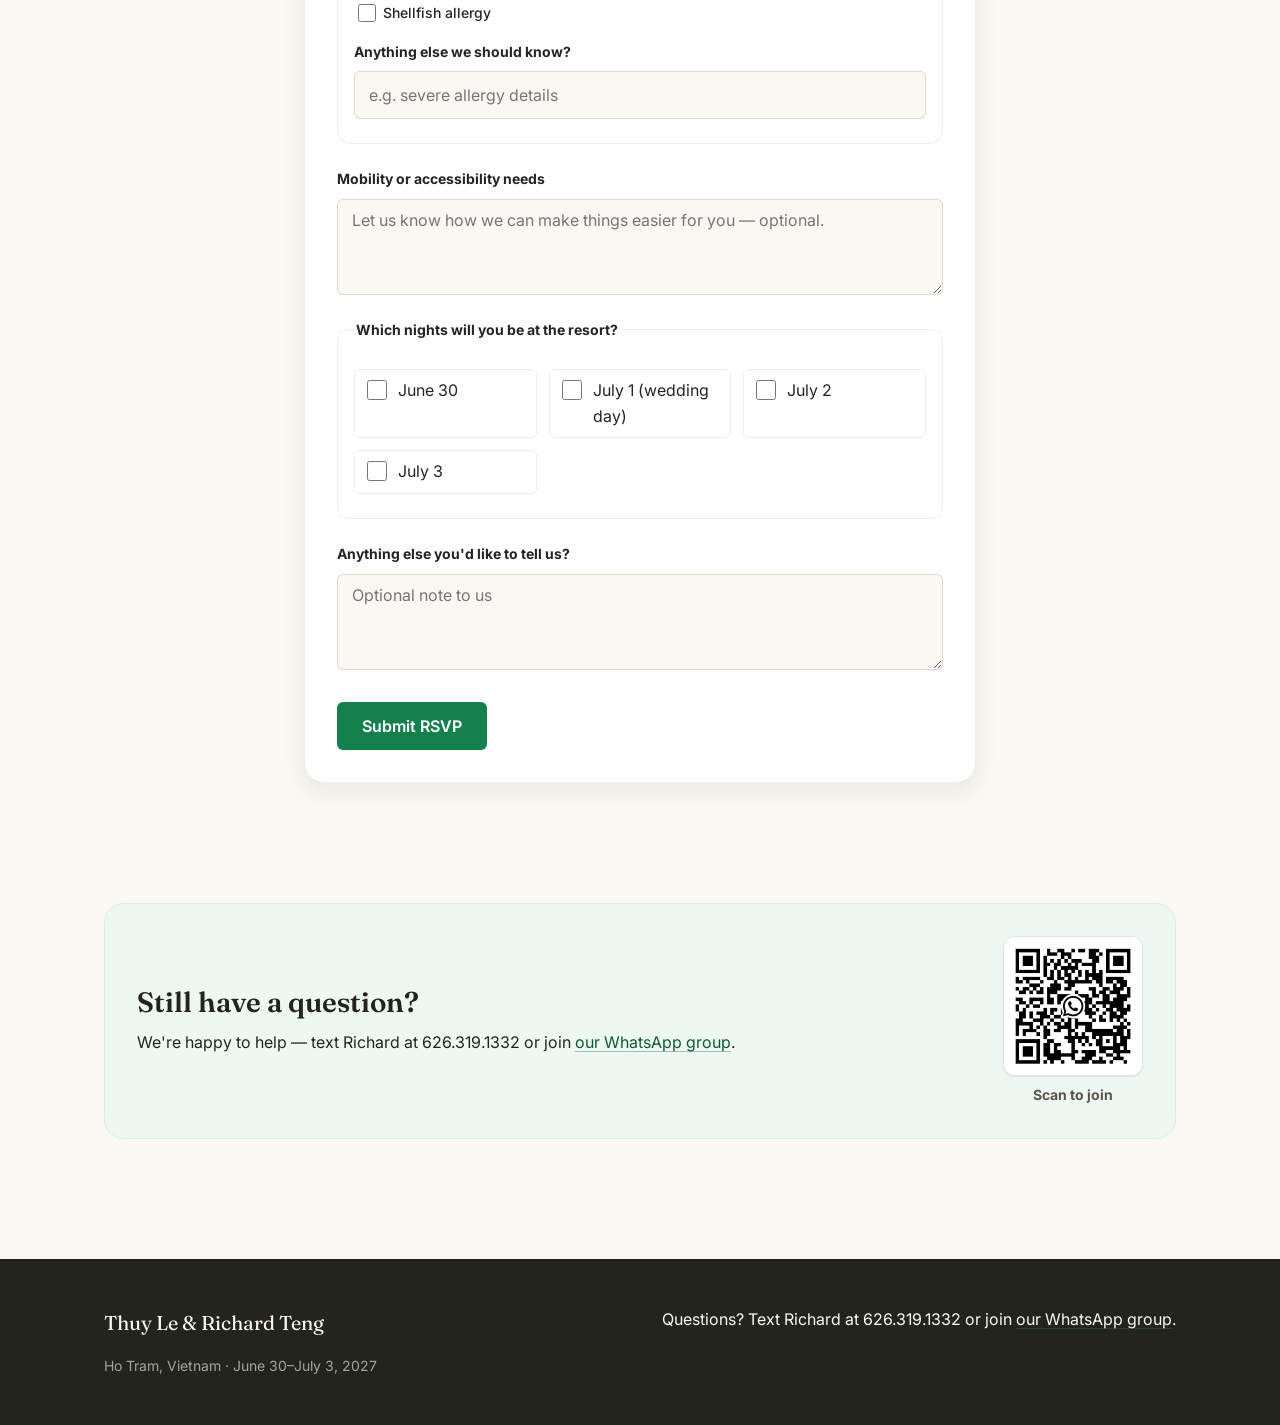
==== commit c9f86c74: "Confirm wedding dates and RSVP deadline, expand date abbreviations - Confirm wedding dates as June 3" ====
--- a/index.html
+++ b/index.html
@@ -129,7 +129,7 @@
       <div class="section-heading text-center fade-in">
         <span class="eyebrow">The main event</span>
         <h2>RSVP</h2>
-        <p style="margin-inline:auto;">Please respond by <strong>TODO: RSVP deadline date</strong> so we can finalize headcounts with the resort.</p>
+        <p style="margin-inline:auto;">Please respond by <strong data-field="rsvp-deadline">December 31, 2026</strong> so we can finalize headcounts with the resort.</p>
       </div>
 
       <div class="rsvp-panel fade-in">
@@ -238,20 +238,20 @@
             <legend>Which nights will you be at the resort?</legend>
             <div class="checkbox-grid">
               <label class="checkbox-item">
-                <input type="checkbox" name="nights" value="Jun 30">
-                <span>Jun 30</span>
+                <input type="checkbox" name="nights" value="June 30">
+                <span>June 30</span>
               </label>
               <label class="checkbox-item">
-                <input type="checkbox" name="nights" value="Jul 1">
-                <span>Jul 1</span>
+                <input type="checkbox" name="nights" value="July 1">
+                <span>July 1 (wedding day)</span>
               </label>
               <label class="checkbox-item">
-                <input type="checkbox" name="nights" value="Jul 2">
-                <span>Jul 2</span>
+                <input type="checkbox" name="nights" value="July 2">
+                <span>July 2</span>
               </label>
               <label class="checkbox-item">
-                <input type="checkbox" name="nights" value="Jul 3">
-                <span>Jul 3</span>
+                <input type="checkbox" name="nights" value="July 3">
+                <span>July 3</span>
               </label>
             </div>
           </fieldset>
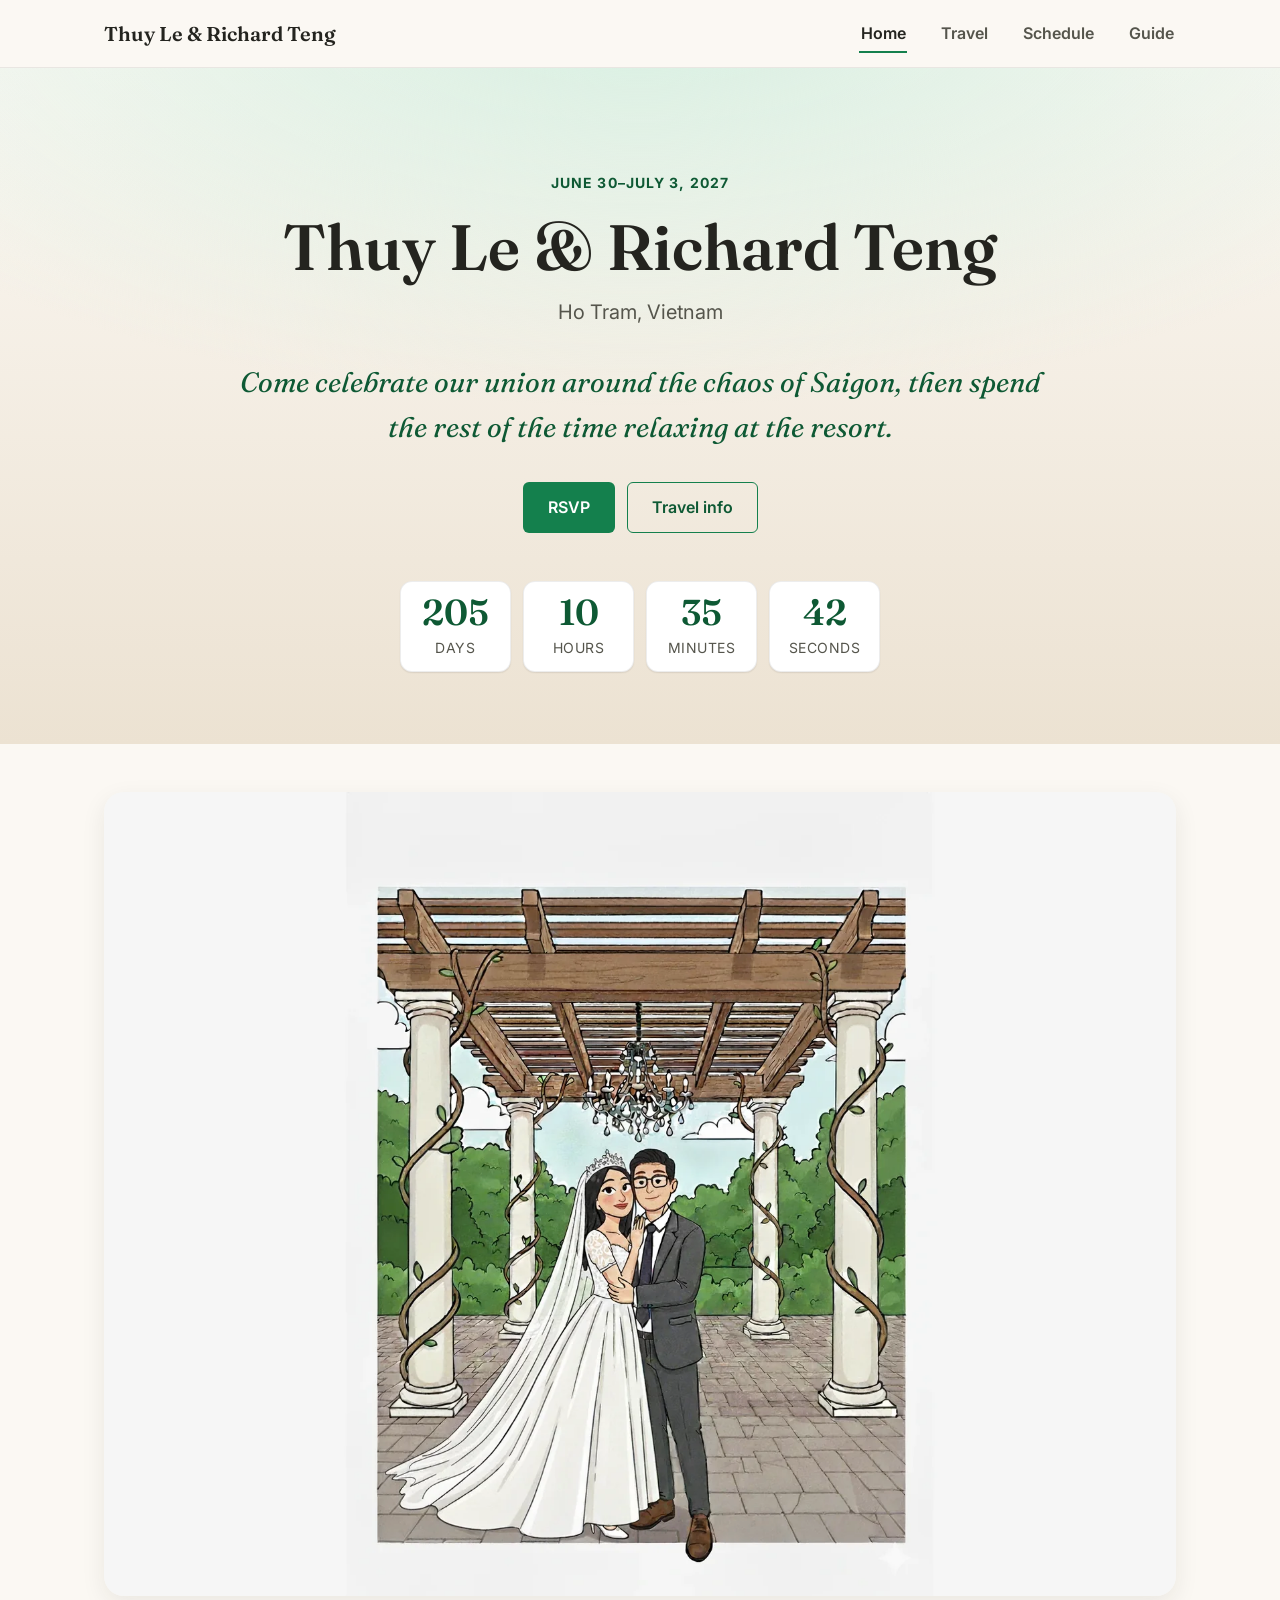
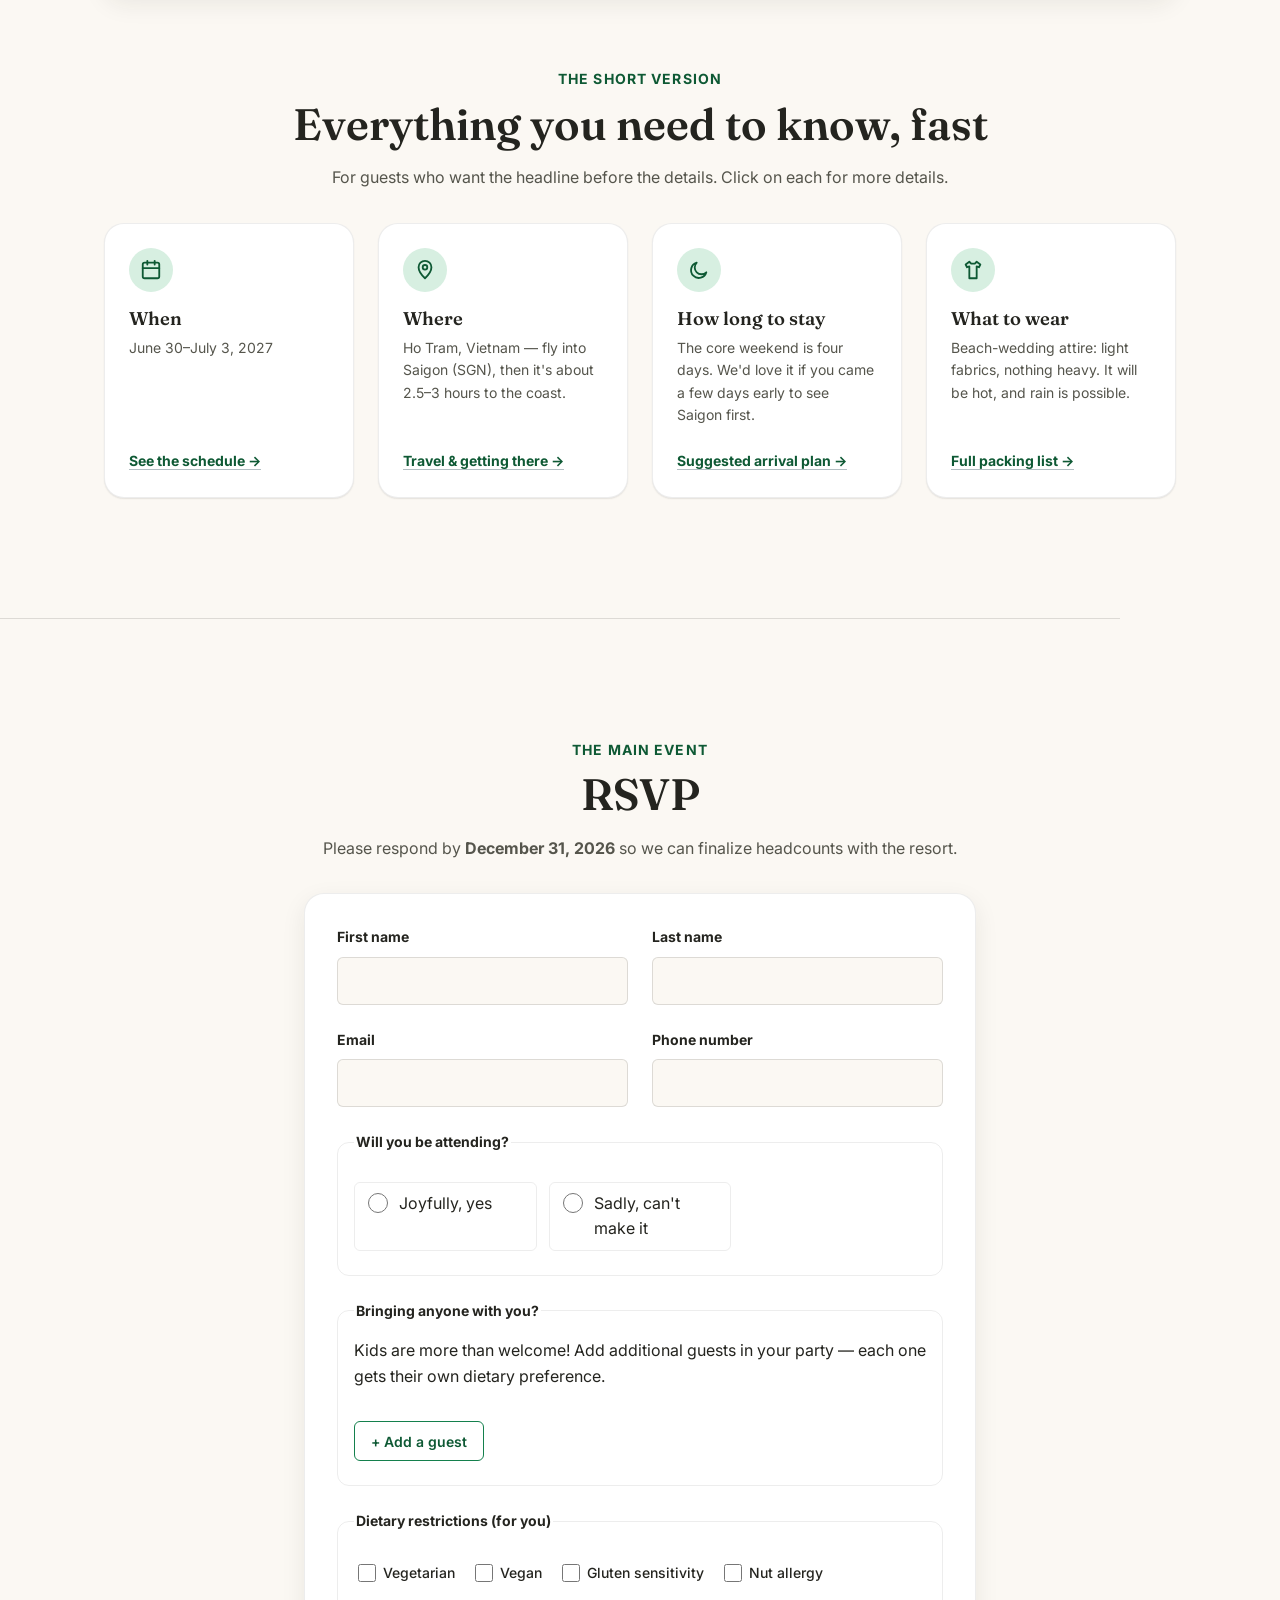
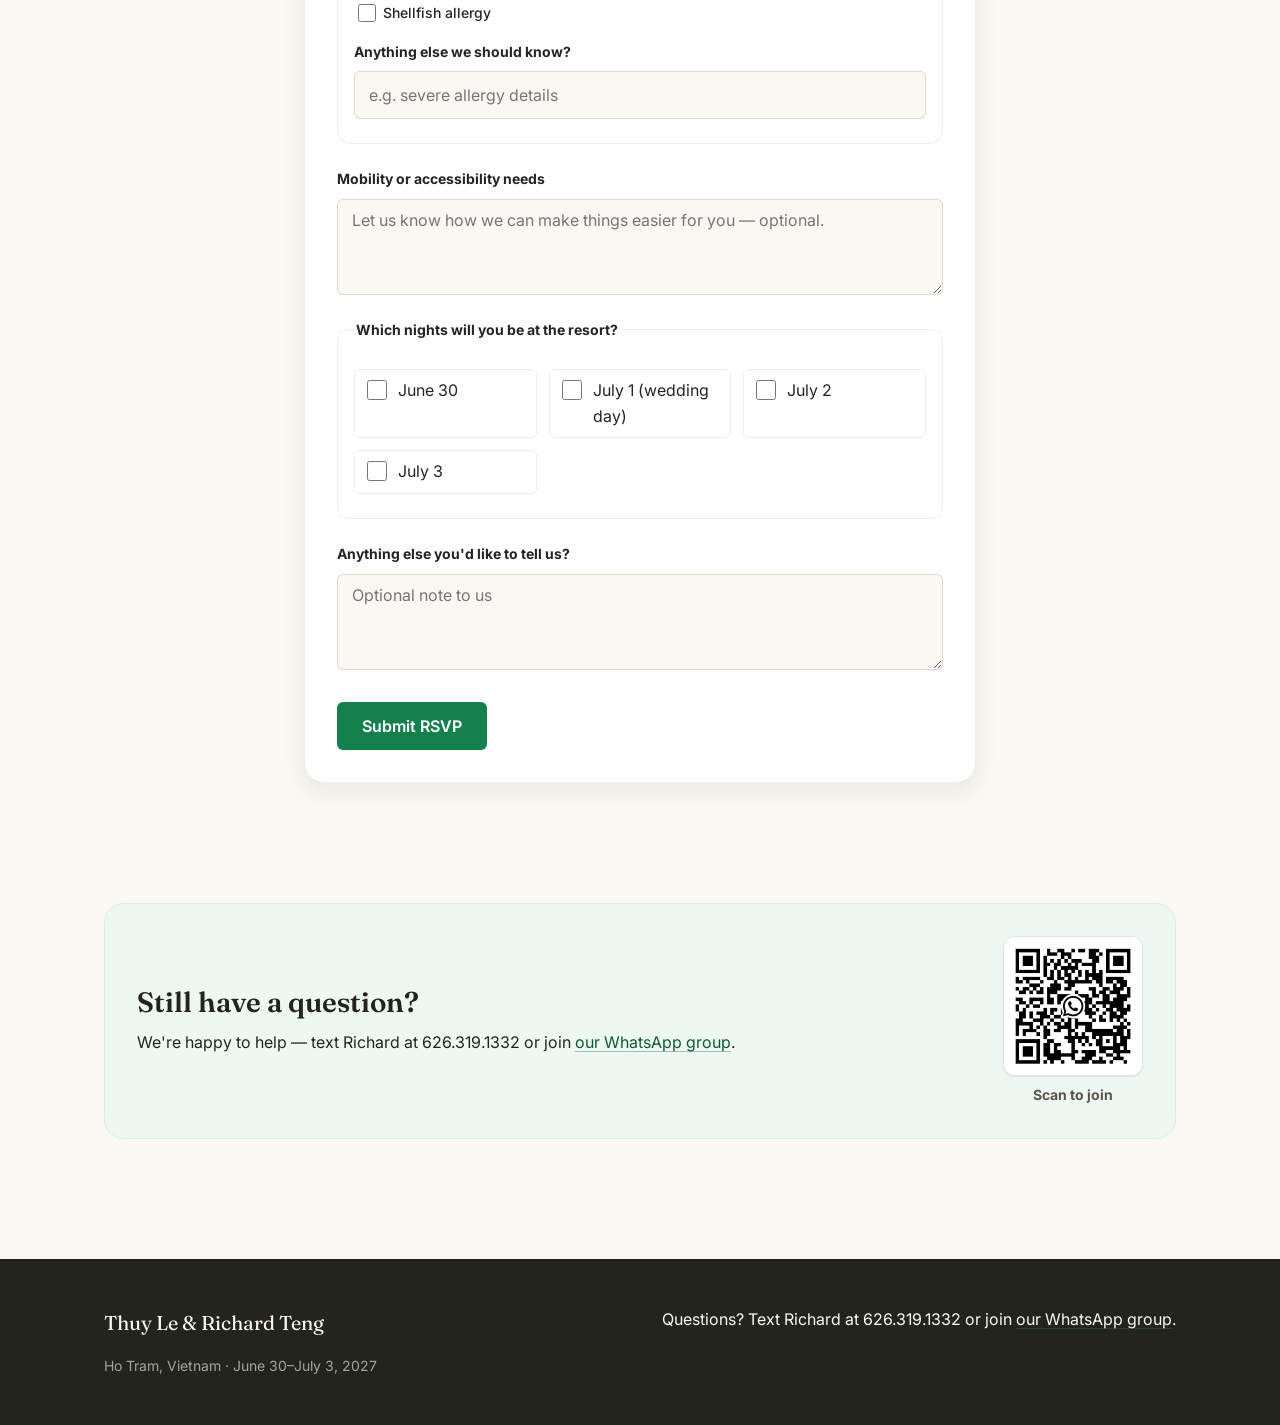
==== commit 2f5fcd81: "Fix {{coupleNames}} showing raw in link previews (iMessage etc.) Titles were only patched at runtime" ====
--- a/index.html
+++ b/index.html
@@ -3,8 +3,17 @@
 <head>
 <meta charset="UTF-8">
 <meta name="viewport" content="width=device-width, initial-scale=1">
-<title>{{coupleNames}} — Ho Tram, Vietnam</title>
+<title>Thuy &amp; Richard's Wedding</title>
 <meta name="description" content="Join us in Ho Tram, Vietnam. Come celebrate our union around the chaos of Saigon, but relax at the resort.">
+<meta property="og:type" content="website">
+<meta property="og:title" content="Thuy &amp; Richard's Wedding">
+<meta property="og:description" content="Join us in Ho Tram, Vietnam — June 30 to July 3, 2027.">
+<meta property="og:image" content="https://rteng86.github.io/thuy-richard-wedding/assets/couple-hero-landscape.jpg">
+<meta property="og:url" content="https://rteng86.github.io/thuy-richard-wedding/">
+<meta name="twitter:card" content="summary_large_image">
+<meta name="twitter:title" content="Thuy &amp; Richard's Wedding">
+<meta name="twitter:description" content="Join us in Ho Tram, Vietnam — June 30 to July 3, 2027.">
+<meta name="twitter:image" content="https://rteng86.github.io/thuy-richard-wedding/assets/couple-hero-landscape.jpg">
 <link rel="preconnect" href="https://fonts.googleapis.com">
 <link rel="preconnect" href="https://fonts.gstatic.com" crossorigin>
 <link href="https://fonts.googleapis.com/css2?family=Fraunces:opsz,wght@9..144,400;9..144,500;9..144,600;9..144,700&family=Inter:wght@400;500;600;700&display=swap" rel="stylesheet">
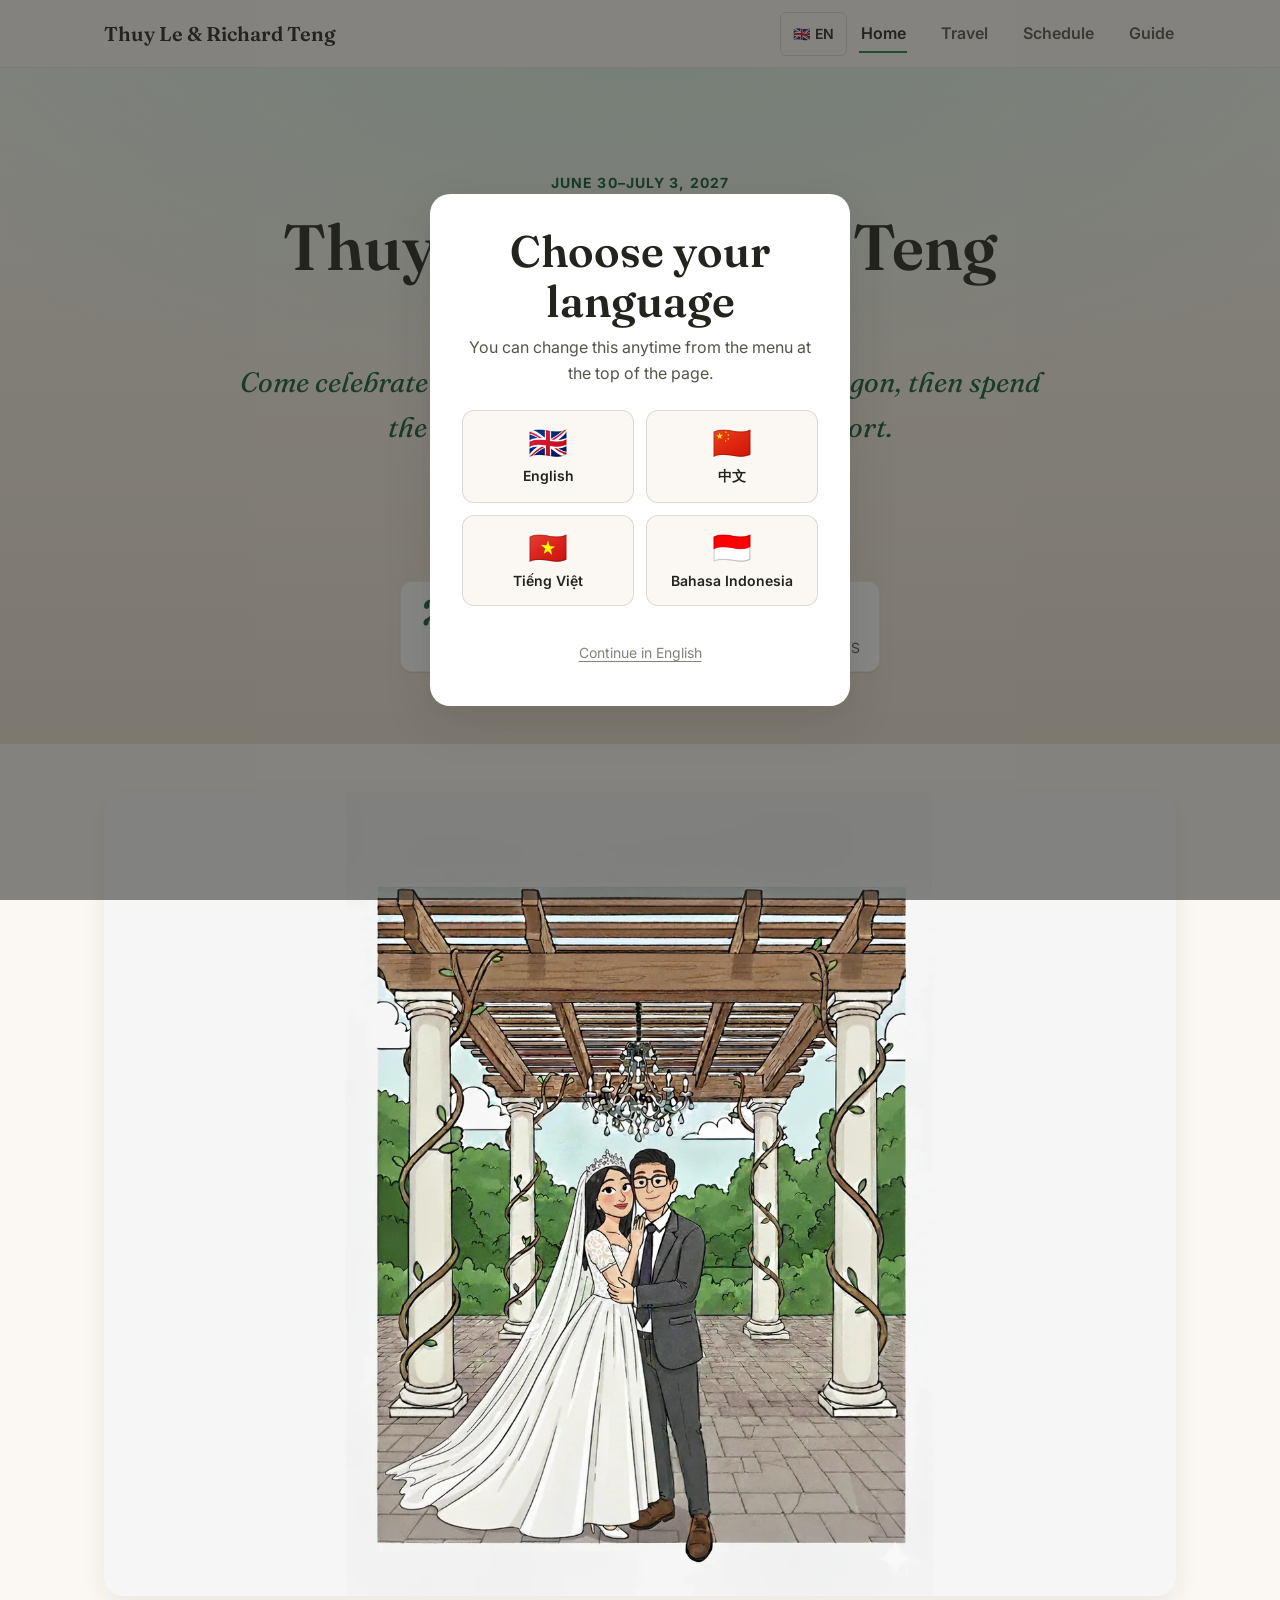
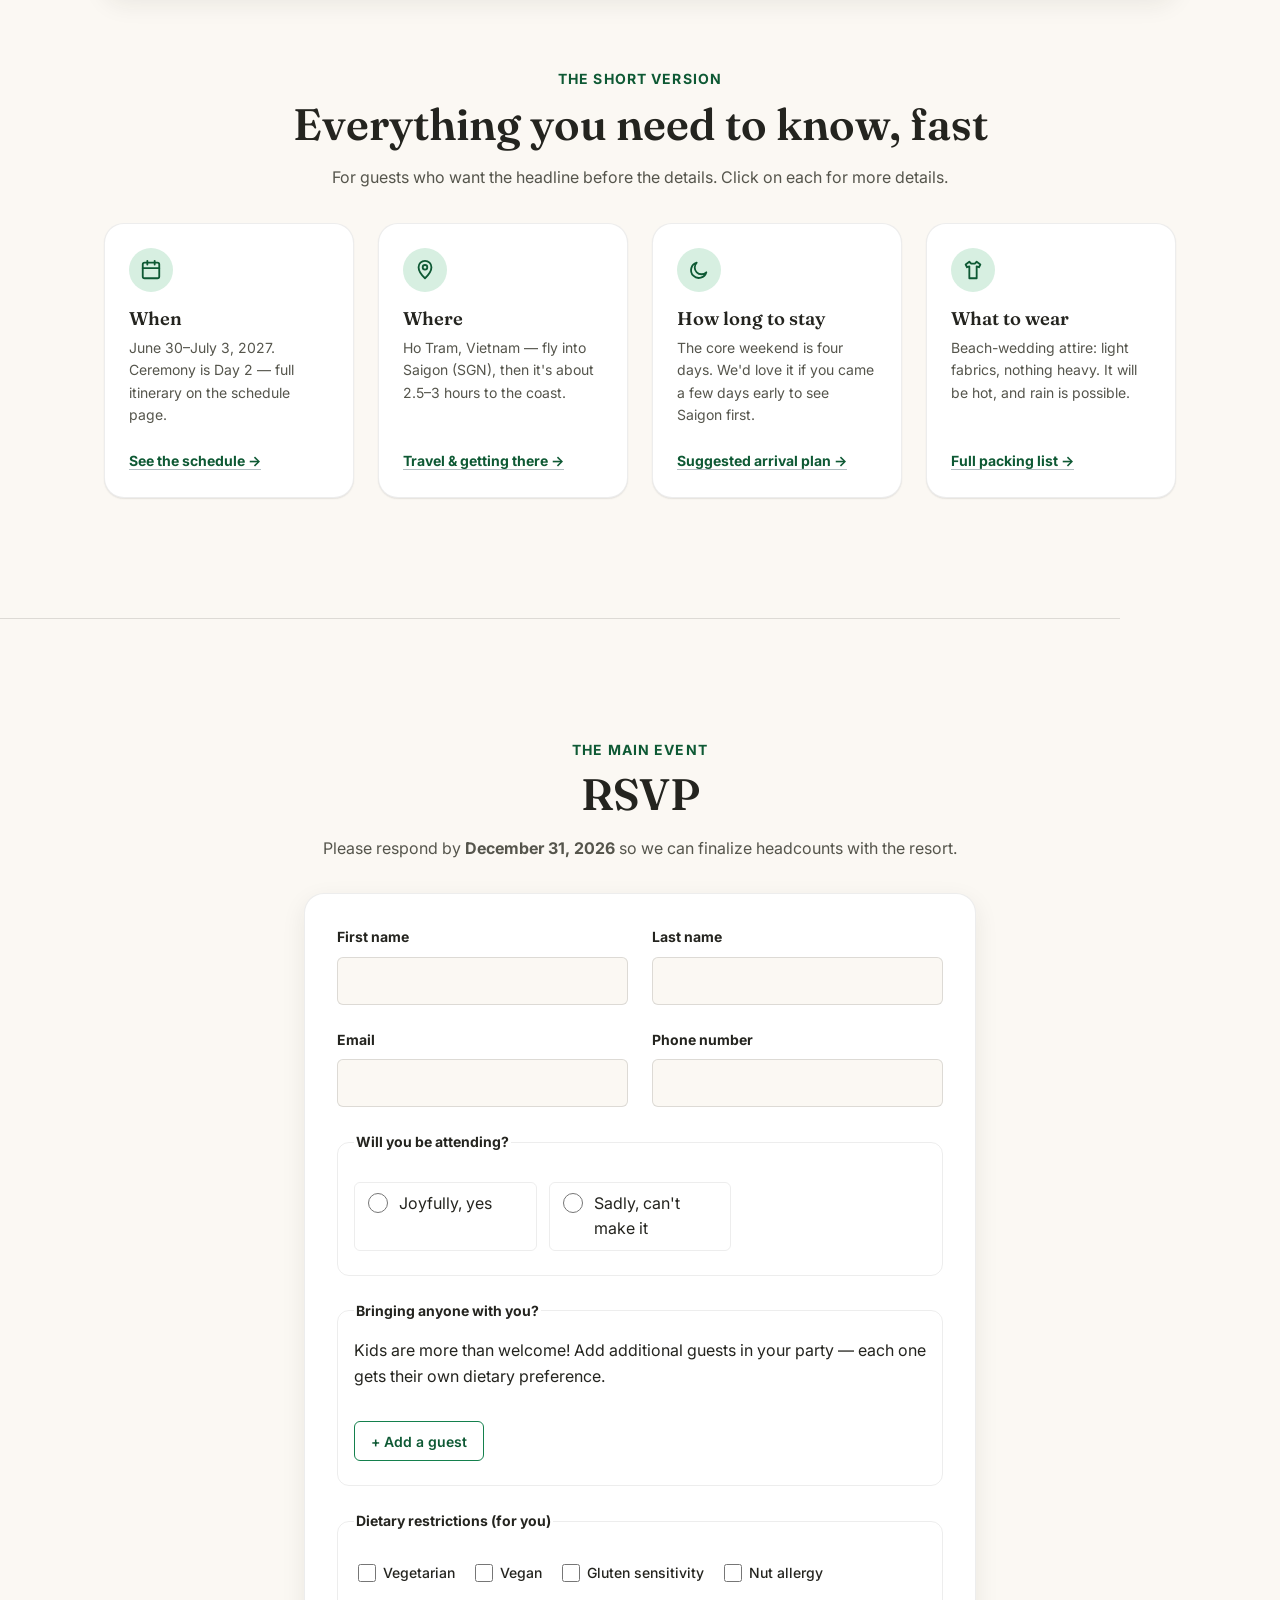
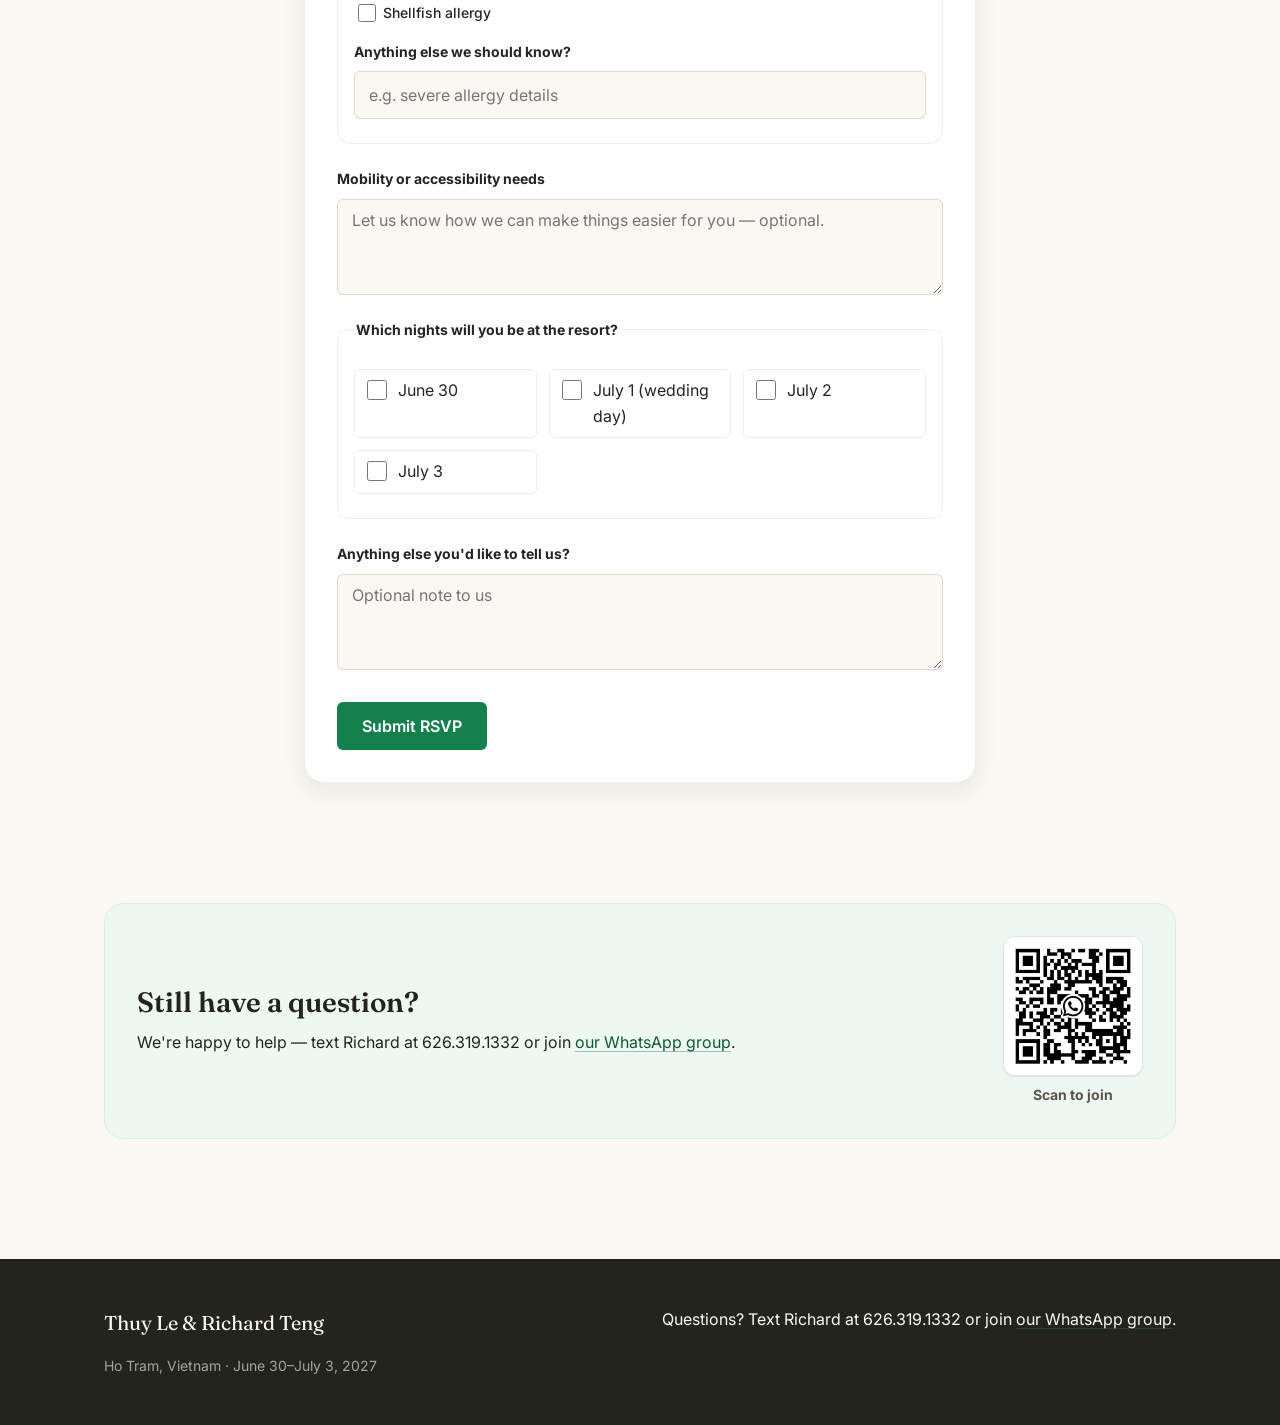
==== commit 4ef0296b: "Add multi-language support (English, Mandarin, Vietnamese, Indonesian) First-visit language modal on" ====
--- a/index.html
+++ b/index.html
@@ -20,25 +20,39 @@
 <link rel="stylesheet" href="styles.css">
 </head>
 <body>
-<a class="skip-link" href="#main">Skip to content</a>
+<a class="skip-link" href="#main" data-i18n="skip-link">Skip to content</a>
 <span id="top"></span>
 
 <header class="site-header">
   <div class="container">
     <a href="index.html" class="site-logo" data-field="couple-names">Partner One &amp; Partner Two</a>
-    <button class="nav-toggle" type="button" aria-expanded="false" aria-controls="main-nav" aria-label="Toggle navigation menu">
-      <span></span>
-    </button>
-    <nav class="main-nav" id="main-nav" aria-label="Primary">
-      <ul>
-        <li><a href="index.html">Home</a></li>
-        <li><a href="travel.html">Travel</a></li>
-        <li><a href="schedule.html">Schedule</a></li>
-        <li><a href="guide.html">Guide</a></li>
-      </ul>
-    </nav>
+    <div class="header-actions">
+      <div class="lang-switcher" data-lang-switcher></div>
+      <button class="nav-toggle" type="button" aria-expanded="false" aria-controls="main-nav" data-i18n-aria="nav.toggleAria" aria-label="Toggle navigation menu">
+        <span></span>
+      </button>
+      <nav class="main-nav" id="main-nav" aria-label="Primary">
+        <ul>
+          <li><a href="index.html" data-i18n="nav.home">Home</a></li>
+          <li><a href="travel.html" data-i18n="nav.travel">Travel</a></li>
+          <li><a href="schedule.html" data-i18n="nav.schedule">Schedule</a></li>
+          <li><a href="guide.html" data-i18n="nav.guide">Guide</a></li>
+        </ul>
+      </nav>
+    </div>
   </div>
 </header>
+
+<!-- First-visit language picker. Shows once per browser (tracked in
+     localStorage), then never again unless storage is cleared. -->
+<div class="lang-modal-overlay" id="language-modal" hidden>
+  <div class="lang-modal" role="dialog" aria-modal="true" aria-labelledby="lang-modal-heading">
+    <h2 id="lang-modal-heading" data-i18n="modal.title">Choose your language</h2>
+    <p data-i18n="modal.subtitle">You can change this anytime from the menu at the top of the page.</p>
+    <div class="lang-modal-options" id="lang-modal-options"></div>
+    <button type="button" class="lang-modal-dismiss" data-modal-dismiss data-i18n="modal.continueEnglish">Continue in English</button>
+  </div>
+</div>
 
 <main id="main">
 
@@ -54,28 +68,28 @@
       </p>
       <p class="hero-anchor"><span data-field="anchor-line">Come celebrate our union around the chaos of Saigon, then spend the rest of the time relaxing at the resort.</span></p>
       <div class="hero-actions">
-        <a href="#rsvp" class="btn btn--primary">RSVP</a>
-        <a href="travel.html" class="btn btn--secondary">Travel info</a>
+        <a href="#rsvp" class="btn btn--primary" data-i18n="index.rsvpBtn">RSVP</a>
+        <a href="travel.html" class="btn btn--secondary" data-i18n="index.travelInfoBtn">Travel info</a>
       </div>
 
       <!-- Countdown -->
       <div class="countdown" data-countdown aria-live="off">
-        <p class="visually-hidden countdown-label-lead">Counting down to arrival day</p>
+        <p class="visually-hidden countdown-label-lead" data-i18n="index.countdownHidden">Counting down to arrival day</p>
         <div class="countdown-unit">
           <span class="countdown-number" data-cd-days>–</span>
-          <span class="countdown-label">Days</span>
+          <span class="countdown-label" data-i18n="index.countdownDays">Days</span>
         </div>
         <div class="countdown-unit">
           <span class="countdown-number" data-cd-hours>–</span>
-          <span class="countdown-label">Hours</span>
+          <span class="countdown-label" data-i18n="index.countdownHours">Hours</span>
         </div>
         <div class="countdown-unit">
           <span class="countdown-number" data-cd-mins>–</span>
-          <span class="countdown-label">Minutes</span>
+          <span class="countdown-label" data-i18n="index.countdownMinutes">Minutes</span>
         </div>
         <div class="countdown-unit">
           <span class="countdown-number" data-cd-secs>–</span>
-          <span class="countdown-label">Seconds</span>
+          <span class="countdown-label" data-i18n="index.countdownSeconds">Seconds</span>
         </div>
       </div>
     </div>
@@ -94,35 +108,35 @@
   <section class="section" id="short-version">
     <div class="container">
       <div class="section-heading text-center fade-in">
-        <span class="eyebrow">The short version</span>
-        <h2>Everything you need to know, fast</h2>
-        <p style="margin-inline:auto;">For guests who want the headline before the details. Click on each for more details.</p>
+        <span class="eyebrow" data-i18n="index.eyebrowShort">The short version</span>
+        <h2 data-i18n="index.shortHeading">Everything you need to know, fast</h2>
+        <p style="margin-inline:auto;" data-i18n="index.shortSub">For guests who want the headline before the details. Click on each for more details.</p>
       </div>
 
       <div class="card-grid card-grid--4">
         <div class="info-card fade-in">
           <span class="icon-badge" aria-hidden="true"><svg viewBox="0 0 24 24" fill="none" stroke="currentColor" stroke-width="2" stroke-linecap="round" stroke-linejoin="round"><rect x="3" y="4" width="18" height="17" rx="2"/><path d="M16 2v4M8 2v4M3 10h18"/></svg></span>
-          <h3>When</h3>
-          <p data-field="date-range">June 30–July 3, 2027. Ceremony is Day 2 — full itinerary on the schedule page.</p>
-          <a class="card-link" href="schedule.html">See the schedule &rarr;</a>
+          <h3 data-i18n="index.cardWhenTitle">When</h3>
+          <p data-index-card-when>June 30–July 3, 2027. Ceremony is Day 2 — full itinerary on the schedule page.</p>
+          <a class="card-link" href="schedule.html" data-i18n="index.cardWhenLink">See the schedule &rarr;</a>
         </div>
         <div class="info-card fade-in">
           <span class="icon-badge" aria-hidden="true"><svg viewBox="0 0 24 24" fill="none" stroke="currentColor" stroke-width="2" stroke-linecap="round" stroke-linejoin="round"><path d="M12 21s7-6.5 7-12a7 7 0 1 0-14 0c0 5.5 7 12 7 12z"/><circle cx="12" cy="9" r="2.5"/></svg></span>
-          <h3>Where</h3>
-          <p>Ho Tram, Vietnam — fly into Saigon (SGN), then it's about 2.5–3 hours to the coast.</p>
-          <a class="card-link" href="travel.html">Travel &amp; getting there &rarr;</a>
+          <h3 data-i18n="index.cardWhereTitle">Where</h3>
+          <p data-i18n="index.cardWhereDesc">Ho Tram, Vietnam — fly into Saigon (SGN), then it's about 2.5–3 hours to the coast.</p>
+          <a class="card-link" href="travel.html" data-i18n="index.cardWhereLink">Travel &amp; getting there &rarr;</a>
         </div>
         <div class="info-card fade-in">
           <span class="icon-badge" aria-hidden="true"><svg viewBox="0 0 24 24" fill="none" stroke="currentColor" stroke-width="2" stroke-linecap="round" stroke-linejoin="round"><path d="M20 14.5A8.5 8.5 0 1 1 9.5 4a7 7 0 0 0 10.5 10.5z"/></svg></span>
-          <h3>How long to stay</h3>
-          <p>The core weekend is four days. We'd love it if you came a few days early to see Saigon first.</p>
-          <a class="card-link" href="schedule.html#arrival-plan">Suggested arrival plan &rarr;</a>
+          <h3 data-i18n="index.cardHowLongTitle">How long to stay</h3>
+          <p data-i18n="index.cardHowLongDesc">The core weekend is four days. We'd love it if you came a few days early to see Saigon first.</p>
+          <a class="card-link" href="schedule.html#arrival-plan" data-i18n="index.cardHowLongLink">Suggested arrival plan &rarr;</a>
         </div>
         <div class="info-card fade-in">
           <span class="icon-badge" aria-hidden="true"><svg viewBox="0 0 24 24" fill="none" stroke="currentColor" stroke-width="2" stroke-linecap="round" stroke-linejoin="round"><path d="M8 3 4 6l1.5 3L8 8v13h8V8l2.5 1L20 6l-4-3-2 2h-4z"/></svg></span>
-          <h3>What to wear</h3>
-          <p>Beach-wedding attire: light fabrics, nothing heavy. It will be hot, and rain is possible.</p>
-          <a class="card-link" href="guide.html#what-to-bring">Full packing list &rarr;</a>
+          <h3 data-i18n="index.cardWearTitle">What to wear</h3>
+          <p data-i18n="index.cardWearDesc">Beach-wedding attire: light fabrics, nothing heavy. It will be hot, and rain is possible.</p>
+          <a class="card-link" href="guide.html#what-to-bring" data-i18n="index.cardWearLink">Full packing list &rarr;</a>
         </div>
       </div>
     </div>
@@ -136,21 +150,21 @@
   <section class="section" id="rsvp">
     <div class="container-narrow">
       <div class="section-heading text-center fade-in">
-        <span class="eyebrow">The main event</span>
-        <h2>RSVP</h2>
-        <p style="margin-inline:auto;">Please respond by <strong data-field="rsvp-deadline">December 31, 2026</strong> so we can finalize headcounts with the resort.</p>
+        <span class="eyebrow" data-i18n="rsvp.eyebrow">The main event</span>
+        <h2 data-i18n="rsvp.heading">RSVP</h2>
+        <p style="margin-inline:auto;"><span data-i18n="rsvp.deadlinePrefix">Please respond by</span> <strong data-field="rsvp-deadline">December 31, 2026</strong> <span data-i18n="rsvp.deadlineSuffix">so we can finalize headcounts with the resort.</span></p>
       </div>
 
       <div class="rsvp-panel fade-in">
         <form id="rsvp-form" novalidate>
           <div class="form-grid form-grid--2">
             <div class="field">
-              <label for="firstName">First name</label>
+              <label for="firstName" data-i18n="rsvp.firstName">First name</label>
               <input type="text" id="firstName" name="firstName" autocomplete="given-name" required aria-describedby="firstName-error">
               <p class="field-error" data-error-for="firstName" id="firstName-error"></p>
             </div>
             <div class="field">
-              <label for="lastName">Last name</label>
+              <label for="lastName" data-i18n="rsvp.lastName">Last name</label>
               <input type="text" id="lastName" name="lastName" autocomplete="family-name" required aria-describedby="lastName-error">
               <p class="field-error" data-error-for="lastName" id="lastName-error"></p>
             </div>
@@ -158,27 +172,27 @@
 
           <div class="form-grid form-grid--2" style="margin-top: var(--space-5);">
             <div class="field">
-              <label for="email">Email</label>
+              <label for="email" data-i18n="rsvp.email">Email</label>
               <input type="email" id="email" name="email" autocomplete="email" required aria-describedby="email-error">
               <p class="field-error" data-error-for="email" id="email-error"></p>
             </div>
             <div class="field">
-              <label for="phone">Phone number</label>
+              <label for="phone" data-i18n="rsvp.phone">Phone number</label>
               <input type="tel" id="phone" name="phone" autocomplete="tel" required aria-describedby="phone-error">
               <p class="field-error" data-error-for="phone" id="phone-error"></p>
             </div>
           </div>
 
           <fieldset class="fieldset" style="margin-top: var(--space-5);">
-            <legend>Will you be attending?</legend>
+            <legend data-i18n="rsvp.attendingLegend">Will you be attending?</legend>
             <div class="radio-grid">
               <label class="radio-item">
                 <input type="radio" name="attending" value="yes">
-                <span>Joyfully, yes</span>
+                <span data-i18n="rsvp.attendingYes">Joyfully, yes</span>
               </label>
               <label class="radio-item">
                 <input type="radio" name="attending" value="no">
-                <span>Sadly, can't make it</span>
+                <span data-i18n="rsvp.attendingNo">Sadly, can't make it</span>
               </label>
             </div>
             <p class="field-error" id="attending-error"></p>
@@ -186,11 +200,11 @@
 
           <!-- Additional guests -->
           <fieldset class="fieldset" style="margin-top: var(--space-5);" id="party-section">
-            <legend>Bringing anyone with you?</legend>
-            <p class="hint">Kids are more than welcome! Add additional guests in your party — each one gets their own dietary preference.</p>
+            <legend data-i18n="rsvp.bringingLegend">Bringing anyone with you?</legend>
+            <p class="hint" data-i18n="rsvp.bringingHint">Kids are more than welcome! Add additional guests in your party — each one gets their own dietary preference.</p>
             <div class="guest-list" id="guest-list"></div>
             <div style="margin-top: var(--space-4); display:flex; align-items:center; gap: var(--space-3); flex-wrap: wrap;">
-              <button type="button" class="btn btn--secondary btn--small" id="add-guest-btn">+ Add a guest</button>
+              <button type="button" class="btn btn--secondary btn--small" id="add-guest-btn" data-i18n="rsvp.addGuest">+ Add a guest</button>
             </div>
           </fieldset>
 
@@ -198,23 +212,23 @@
                Checkboxes are optional and mutually exclusive per row (JS-enforced
                in main.js) so a guest can leave it blank or change their mind. -->
           <fieldset class="fieldset" style="margin-top: var(--space-5);" id="excursion-section" hidden>
-            <legend>Vung Tau day trip (July 2)</legend>
-            <p class="hint">Both are great options — this is a free day, not an obligation. Check a box for each person so we can size the shuttle.</p>
+            <legend data-i18n="rsvp.vungTauLegend">Vung Tau day trip (July 2)</legend>
+            <p class="hint" data-i18n="rsvp.vungTauHint">Both are great options — this is a free day, not an obligation. Check a box for each person so we can size the shuttle.</p>
             <div class="vung-tau-list" id="vung-tau-list">
               <div class="vung-tau-row" data-vung-tau-row="primary">
-                <span class="vung-tau-name">You</span>
+                <span class="vung-tau-name" data-i18n="rsvp.you">You</span>
                 <div class="checkbox-tri">
                   <label class="checkbox-item">
                     <input type="checkbox" name="excursion" value="yes" disabled>
-                    <span>Join shuttle</span>
+                    <span data-i18n="rsvp.joinShuttle">Join shuttle</span>
                   </label>
                   <label class="checkbox-item">
                     <input type="checkbox" name="excursion" value="no" disabled>
-                    <span>Stay at resort</span>
+                    <span data-i18n="rsvp.stayAtResort">Stay at resort</span>
                   </label>
                   <label class="checkbox-item">
                     <input type="checkbox" name="excursion" value="unsure" disabled>
-                    <span>Not sure</span>
+                    <span data-i18n="rsvp.notSure">Not sure</span>
                   </label>
                 </div>
               </div>
@@ -224,54 +238,54 @@
 
           <!-- Dietary restrictions (primary RSVP-er) -->
           <fieldset class="fieldset" style="margin-top: var(--space-5);">
-            <legend>Dietary restrictions (for you)</legend>
+            <legend data-i18n="rsvp.dietaryLegend">Dietary restrictions (for you)</legend>
             <div class="dietary-inline">
-              <label><input type="checkbox" name="dietary" value="Vegetarian"> Vegetarian</label>
-              <label><input type="checkbox" name="dietary" value="Vegan"> Vegan</label>
-              <label><input type="checkbox" name="dietary" value="Gluten sensitivity"> Gluten sensitivity</label>
-              <label><input type="checkbox" name="dietary" value="Nut allergy"> Nut allergy</label>
-              <label><input type="checkbox" name="dietary" value="Shellfish allergy"> Shellfish allergy</label>
+              <label><input type="checkbox" name="dietary" value="Vegetarian"> <span data-i18n="rsvp.vegetarian">Vegetarian</span></label>
+              <label><input type="checkbox" name="dietary" value="Vegan"> <span data-i18n="rsvp.vegan">Vegan</span></label>
+              <label><input type="checkbox" name="dietary" value="Gluten sensitivity"> <span data-i18n="rsvp.glutenSensitivity">Gluten sensitivity</span></label>
+              <label><input type="checkbox" name="dietary" value="Nut allergy"> <span data-i18n="rsvp.nutAllergy">Nut allergy</span></label>
+              <label><input type="checkbox" name="dietary" value="Shellfish allergy"> <span data-i18n="rsvp.shellfishAllergy">Shellfish allergy</span></label>
             </div>
             <div class="field" style="margin-top: var(--space-3);">
-              <label for="dietaryOther">Anything else we should know?</label>
-              <input type="text" id="dietaryOther" name="dietaryOther" placeholder="e.g. severe allergy details">
+              <label for="dietaryOther" data-i18n="rsvp.anythingElseKnow">Anything else we should know?</label>
+              <input type="text" id="dietaryOther" name="dietaryOther" placeholder="e.g. severe allergy details" data-i18n-placeholder="rsvp.dietaryOtherPlaceholder">
             </div>
           </fieldset>
 
           <div class="field" style="margin-top: var(--space-5);">
-            <label for="mobilityNeeds">Mobility or accessibility needs</label>
-            <textarea id="mobilityNeeds" name="mobilityNeeds" placeholder="Let us know how we can make things easier for you — optional."></textarea>
+            <label for="mobilityNeeds" data-i18n="rsvp.mobilityLabel">Mobility or accessibility needs</label>
+            <textarea id="mobilityNeeds" name="mobilityNeeds" placeholder="Let us know how we can make things easier for you — optional." data-i18n-placeholder="rsvp.mobilityPlaceholder"></textarea>
           </div>
 
           <fieldset class="fieldset" style="margin-top: var(--space-5);">
-            <legend>Which nights will you be at the resort?</legend>
+            <legend data-i18n="rsvp.nightsLegend">Which nights will you be at the resort?</legend>
             <div class="checkbox-grid">
               <label class="checkbox-item">
                 <input type="checkbox" name="nights" value="June 30">
-                <span>June 30</span>
+                <span data-i18n="rsvp.june30">June 30</span>
               </label>
               <label class="checkbox-item">
                 <input type="checkbox" name="nights" value="July 1">
-                <span>July 1 (wedding day)</span>
+                <span data-i18n="rsvp.july1">July 1 (wedding day)</span>
               </label>
               <label class="checkbox-item">
                 <input type="checkbox" name="nights" value="July 2">
-                <span>July 2</span>
+                <span data-i18n="rsvp.july2">July 2</span>
               </label>
               <label class="checkbox-item">
                 <input type="checkbox" name="nights" value="July 3">
-                <span>July 3</span>
+                <span data-i18n="rsvp.july3">July 3</span>
               </label>
             </div>
           </fieldset>
 
           <div class="field" style="margin-top: var(--space-5);">
-            <label for="note">Anything else you'd like to tell us?</label>
-            <textarea id="note" name="note" placeholder="Optional note to us"></textarea>
+            <label for="note" data-i18n="rsvp.noteLabel">Anything else you'd like to tell us?</label>
+            <textarea id="note" name="note" placeholder="Optional note to us" data-i18n-placeholder="rsvp.notePlaceholder"></textarea>
           </div>
 
           <div style="margin-top: var(--space-6); display:flex; align-items:center; gap: var(--space-4); flex-wrap: wrap;">
-            <button type="submit" class="btn btn--primary" id="rsvp-submit-btn">Submit RSVP</button>
+            <button type="submit" class="btn btn--primary" id="rsvp-submit-btn" data-i18n="rsvp.submit">Submit RSVP</button>
             <p class="form-status" id="form-status" role="status" aria-live="polite"></p>
           </div>
 
@@ -280,9 +294,9 @@
 
         <div class="rsvp-success" id="rsvp-success" hidden tabindex="-1">
           <span class="success-icon" aria-hidden="true"><svg viewBox="0 0 24 24" fill="none" stroke="currentColor" stroke-width="2.5" stroke-linecap="round" stroke-linejoin="round"><path d="M20 6 9 17l-5-5"/></svg></span>
-          <h3>Thank you, <span data-success-name>friend</span>!</h3>
-          <p>Your RSVP is in. We can't wait to celebrate with you in Ho Tram.</p>
-          <p><a href="schedule.html">Check out the schedule &rarr;</a></p>
+          <h3 data-success-heading>Thank you, friend!</h3>
+          <p data-i18n="rsvp.successBody">Your RSVP is in. We can't wait to celebrate with you in Ho Tram.</p>
+          <p><a href="schedule.html" data-i18n="rsvp.successSchedule">Check out the schedule &rarr;</a></p>
         </div>
       </div>
     </div>
@@ -291,19 +305,19 @@
   <div class="container section--tight fade-in">
     <div class="callout callout-qr-row">
       <div>
-        <h3>Still have a question?</h3>
-        <p>We're happy to help — <span data-field="contact-line-lowercase">text Richard at 626.319.1332 or join our WhatsApp group.</span></p>
-      </div>
-      <a class="qr-link" data-field-href="whatsapp-link" href="#" target="_blank" rel="noopener" aria-label="Open the WhatsApp group invite">
+        <h3 data-i18n="common.stillHaveQuestion">Still have a question?</h3>
+        <p><span data-i18n="common.happyToHelp">We're happy to help —</span> <span data-field="contact-line-lowercase">text Richard at 626.319.1332 or join our WhatsApp group.</span></p>
+      </div>
+      <a class="qr-link" data-field-href="whatsapp-link" href="#" target="_blank" rel="noopener" data-i18n-aria="common.whatsappAria" aria-label="Open the WhatsApp group invite">
         <img data-field-src="whatsapp-qr" src="assets/whatsapp-qr.png" alt="QR code to join the Thuy &amp; Richard - Ho Tram Wedding WhatsApp group" width="140" height="140">
-        <span>Scan to join</span>
+        <span data-i18n="common.scanToJoin">Scan to join</span>
       </a>
     </div>
   </div>
 
 </main>
 
-<button type="button" class="back-to-top-fab" aria-label="Back to top">
+<button type="button" class="back-to-top-fab" data-i18n-aria="common.backToTopAria" aria-label="Back to top">
   <svg viewBox="0 0 24 24" fill="none" stroke="currentColor" stroke-width="2" stroke-linecap="round" stroke-linejoin="round" aria-hidden="true" style="width:22px;height:22px;"><path d="M12 19V5M5 12l7-7 7 7"/></svg>
 </button>
 
@@ -314,12 +328,13 @@
       <p class="footer-meta"><span data-field="location">Ho Tram, Vietnam</span> &middot; <span data-field="date-range">June 30–July 3, 2027</span></p>
     </div>
     <div>
-      <p>Questions? <span data-field="contact-line">Text Richard at 626.319.1332 or join our WhatsApp group (TBD).</span></p>
+      <p><span data-i18n="footer.questions">Questions?</span> <span data-field="contact-line">Text Richard at 626.319.1332 or join our WhatsApp group (TBD).</span></p>
     </div>
   </div>
 </footer>
 
 <script src="content.js"></script>
+<script src="i18n.js"></script>
 <script src="main.js"></script>
 </body>
 </html>
--- a/styles.css
+++ b/styles.css
@@ -266,6 +266,60 @@
   text-decoration: none;
   white-space: nowrap;
 }
+
+.header-actions {
+  display: flex;
+  align-items: center;
+  gap: var(--space-3);
+}
+
+.lang-switcher { position: relative; }
+.lang-switcher-btn {
+  display: flex;
+  align-items: center;
+  gap: 5px;
+  min-height: 44px;
+  padding: 0 var(--space-3);
+  border: 1px solid var(--color-border);
+  border-radius: var(--radius-sm);
+  background: transparent;
+  font-weight: 600;
+  font-size: var(--fs-small);
+  cursor: pointer;
+}
+.lang-switcher-btn:hover { background: var(--color-sand); }
+.lang-switcher-code { text-transform: uppercase; letter-spacing: 0.02em; }
+.lang-switcher-menu {
+  position: absolute;
+  top: calc(100% + 8px);
+  right: 0;
+  min-width: 200px;
+  margin: 0;
+  padding: var(--space-2);
+  list-style: none;
+  background: var(--color-white);
+  border: 1px solid var(--color-border-soft);
+  border-radius: var(--radius-md);
+  box-shadow: var(--shadow-md);
+  z-index: 600;
+}
+.lang-switcher-option {
+  display: flex;
+  align-items: center;
+  gap: var(--space-2);
+  width: 100%;
+  min-height: 44px;
+  padding: var(--space-2) var(--space-3);
+  border: none;
+  border-radius: var(--radius-sm);
+  background: transparent;
+  font-weight: 500;
+  font-size: var(--fs-body);
+  text-align: left;
+  cursor: pointer;
+}
+.lang-switcher-option:hover { background: var(--color-accent-soft-2); }
+.lang-switcher-option.is-active { background: var(--color-accent-soft-2); color: var(--color-accent-deep); font-weight: 700; }
 
 .nav-toggle {
   display: none;
@@ -1063,6 +1117,68 @@
 .page-hero .eyebrow { display: block; margin-bottom: var(--space-3); }
 .page-hero p { margin-inline: auto; color: var(--color-ink-soft); }
 
+/* -----------------------------------------------------------------------
+   14. Language modal (index.html only, shown on first visit)
+   -------------------------------------------------------------------- */
+.lang-modal-overlay {
+  position: fixed;
+  inset: 0;
+  z-index: 1000;
+  background: rgba(36, 36, 31, 0.55);
+  display: flex;
+  align-items: center;
+  justify-content: center;
+  padding: var(--space-5);
+}
+.lang-modal-overlay[hidden] {
+  display: none;
+}
+.lang-modal {
+  width: 100%;
+  max-width: 420px;
+  background: var(--color-white);
+  border-radius: var(--radius-lg);
+  box-shadow: var(--shadow-lg);
+  padding: var(--space-6);
+  text-align: center;
+}
+.lang-modal h2 { margin-bottom: var(--space-2); }
+.lang-modal p { color: var(--color-ink-soft); margin: 0 auto var(--space-5); }
+.lang-modal-options {
+  display: grid;
+  grid-template-columns: 1fr 1fr;
+  gap: var(--space-3);
+}
+.lang-modal-option {
+  display: flex;
+  flex-direction: column;
+  align-items: center;
+  gap: var(--space-2);
+  min-height: 44px;
+  padding: var(--space-4) var(--space-3);
+  border: 1.5px solid var(--color-border);
+  border-radius: var(--radius-md);
+  background: var(--color-bone);
+  font-weight: 600;
+  font-size: var(--fs-small);
+  cursor: pointer;
+}
+.lang-modal-option:hover { border-color: var(--color-accent); background: var(--color-accent-soft-2); }
+.lang-modal-option .lang-modal-flag { font-size: 2rem; line-height: 1; }
+.lang-modal-dismiss {
+  display: inline-block;
+  margin-top: var(--space-5);
+  min-height: 44px;
+  padding: 0 var(--space-2);
+  background: none;
+  border: none;
+  color: var(--color-ink-faint);
+  text-decoration: underline;
+  text-underline-offset: 3px;
+  font-size: var(--fs-small);
+  cursor: pointer;
+}
+
 /* Utility */
 .text-center { text-align: center; }
 .mt-0 { margin-top: 0; }
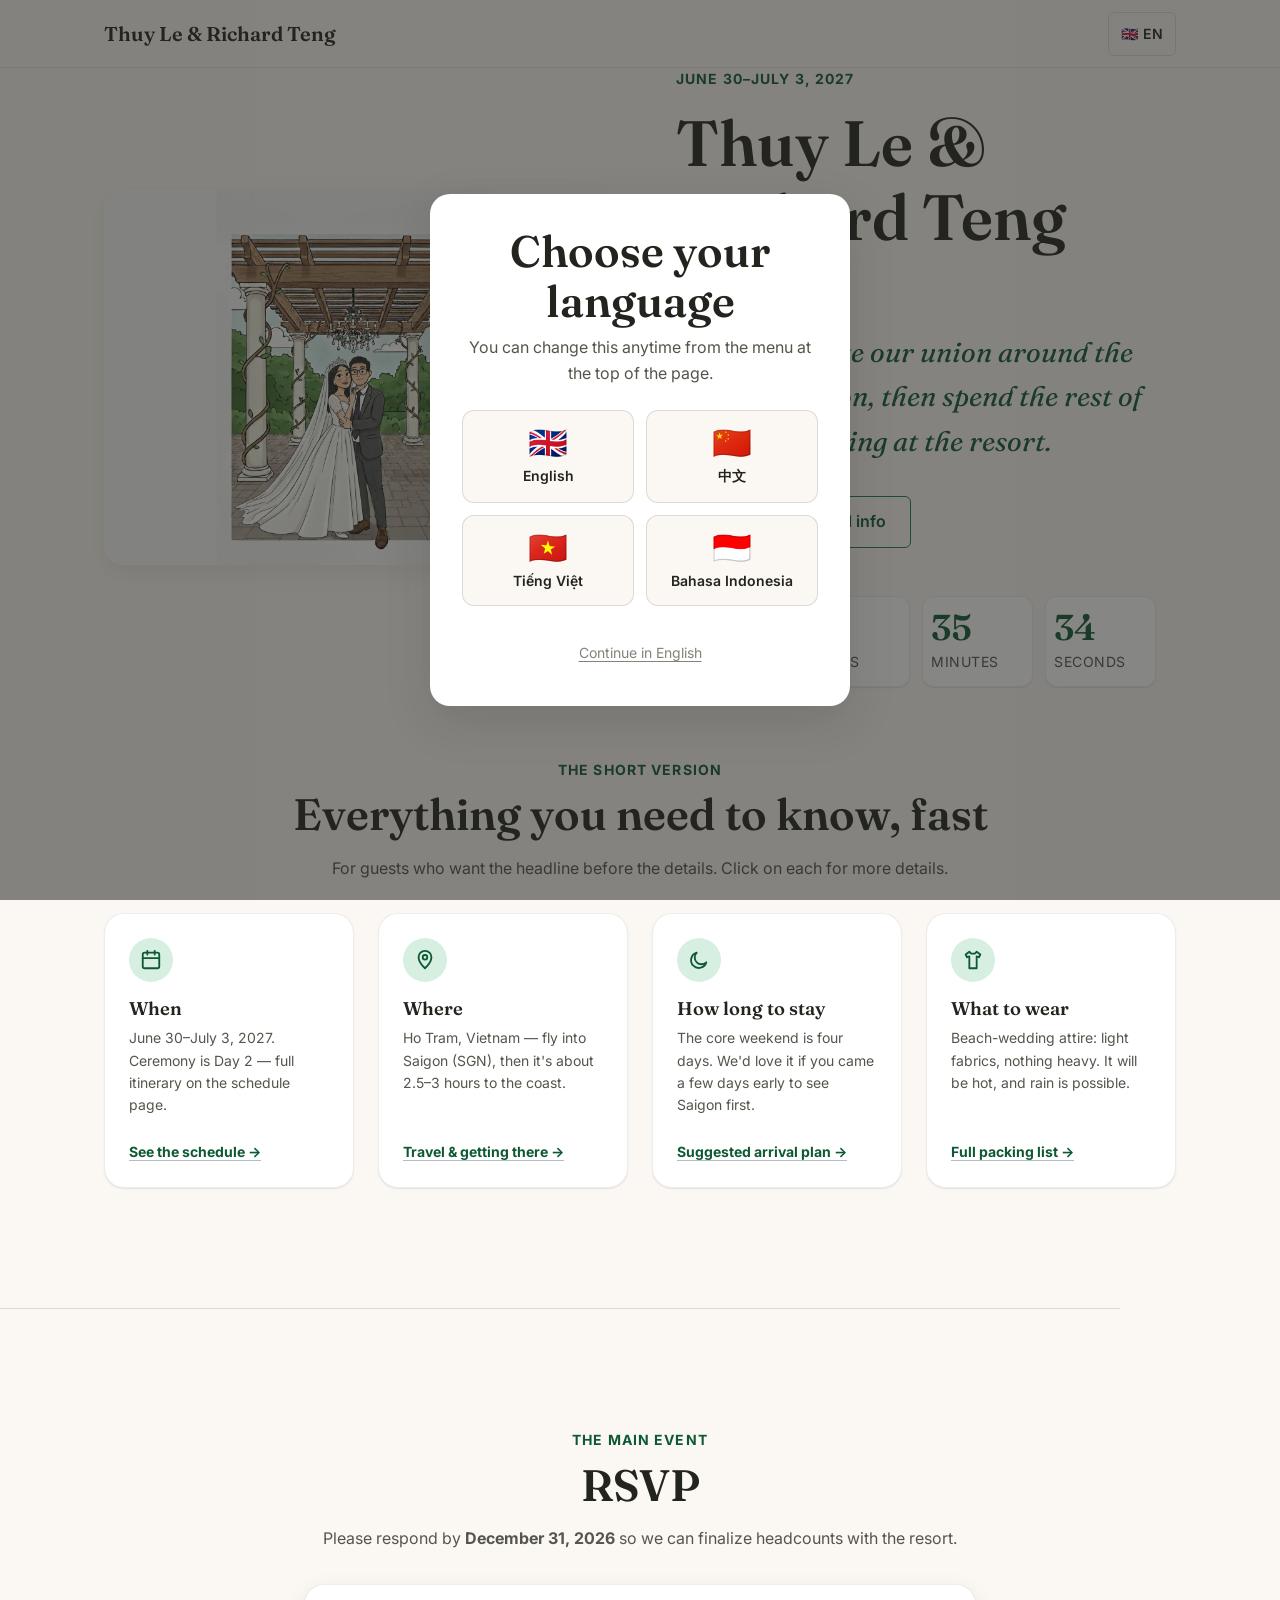
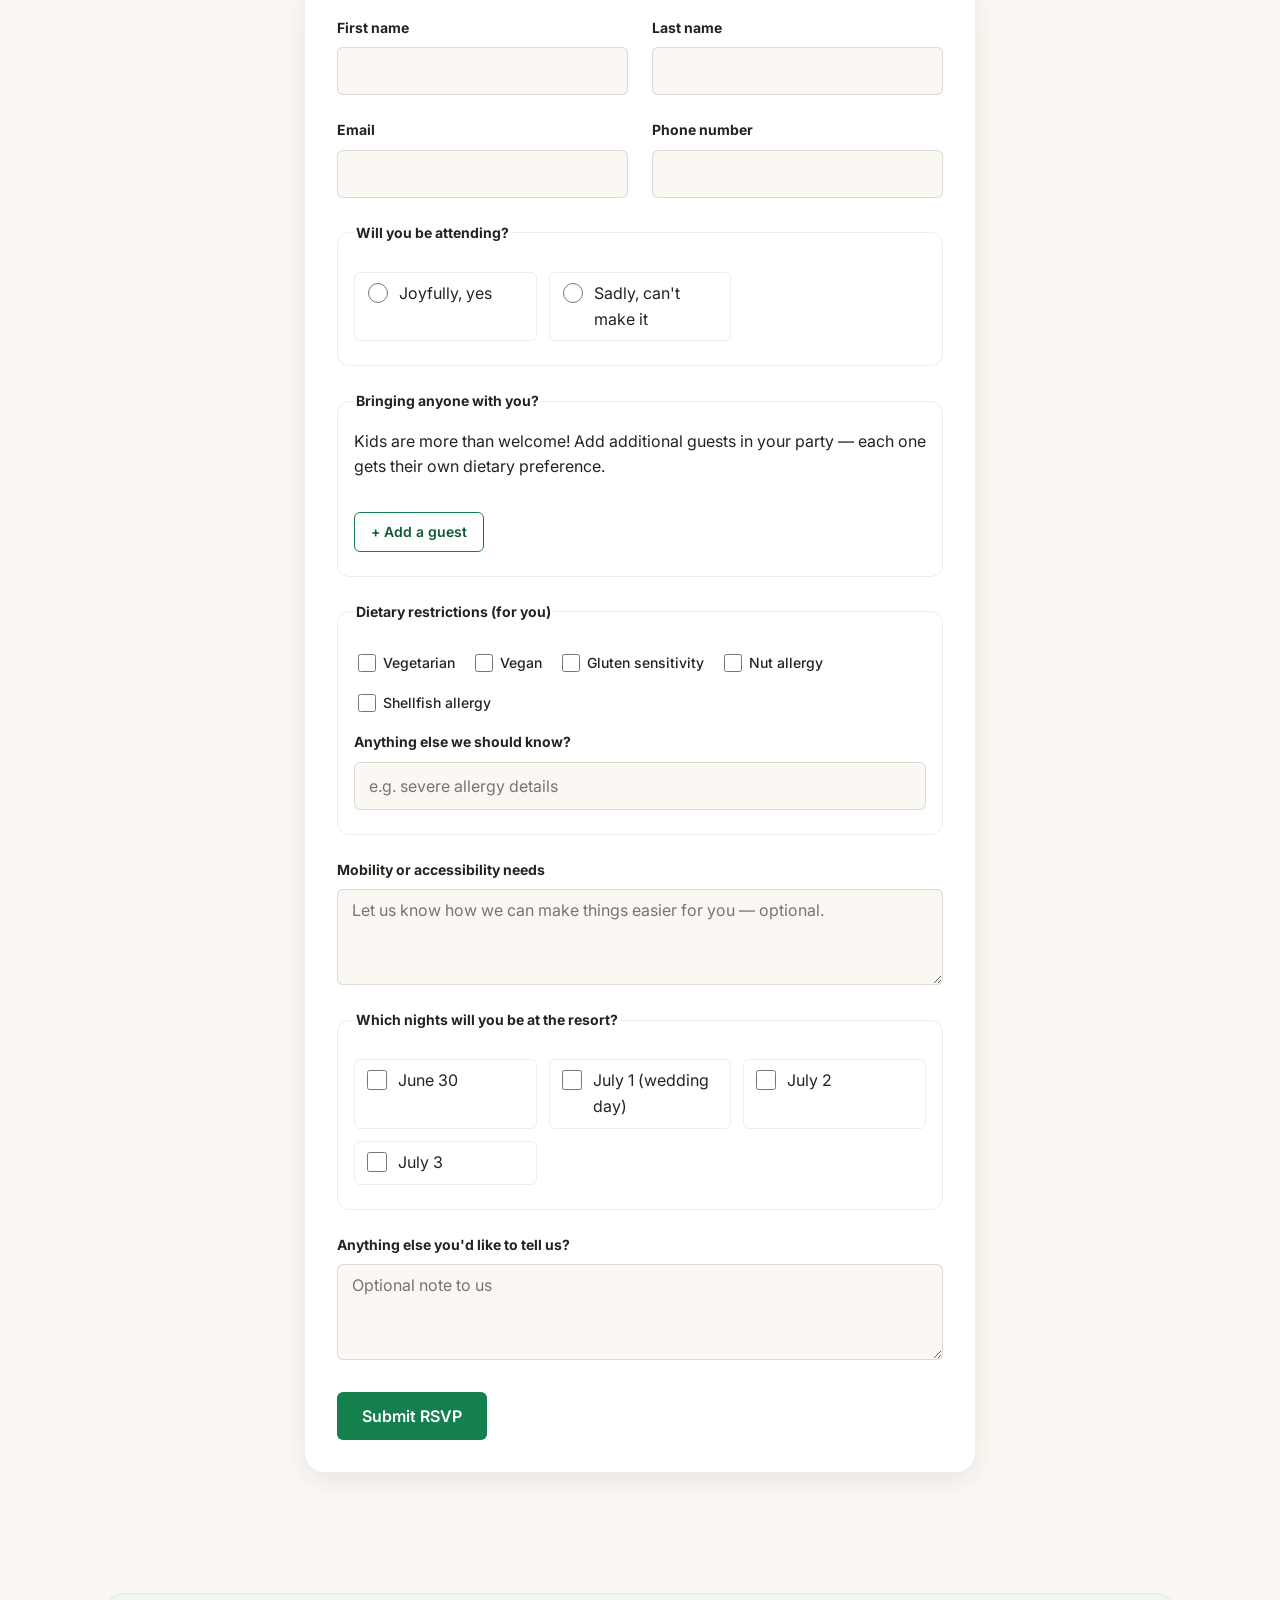
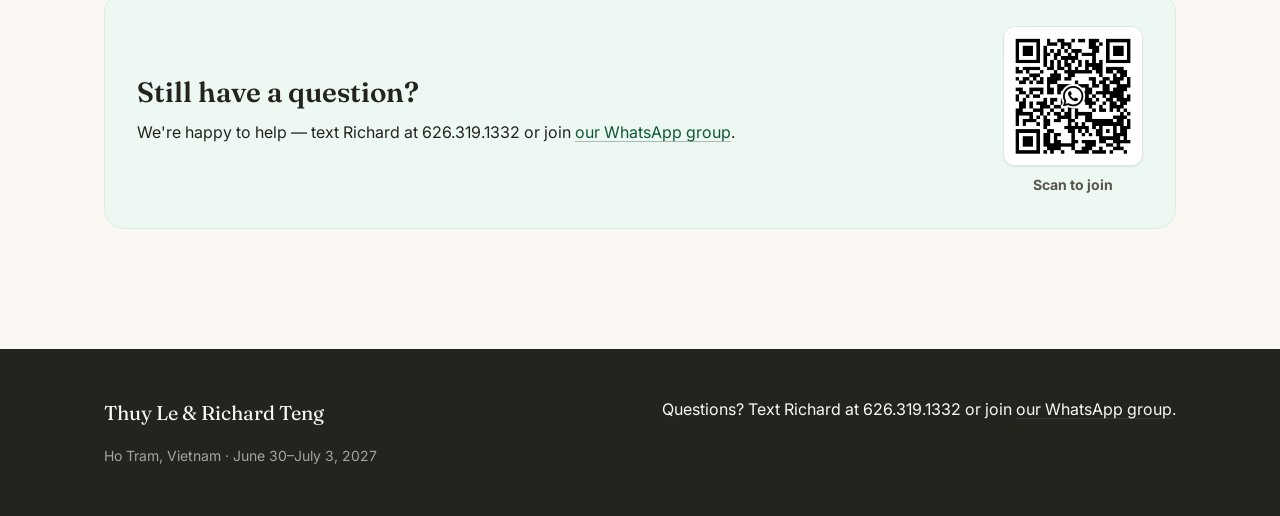
==== commit 0bd69dc0: "Fix mobile back-to-top button, hero banner two-column layout, mobile nav spacing - overflow-x: hidde" ====
--- a/index.html
+++ b/index.html
@@ -60,47 +60,46 @@
        HERO
        =================================================================== -->
   <section class="hero">
-    <div class="container">
-      <span class="eyebrow" data-field="date-range">June 30–July 3, 2027</span>
-      <h1 data-field="couple-names">Partner One &amp; Partner Two</h1>
-      <p class="hero-date">
-        <span data-field="location">Ho Tram, Vietnam</span>
-      </p>
-      <p class="hero-anchor"><span data-field="anchor-line">Come celebrate our union around the chaos of Saigon, then spend the rest of the time relaxing at the resort.</span></p>
-      <div class="hero-actions">
-        <a href="#rsvp" class="btn btn--primary" data-i18n="index.rsvpBtn">RSVP</a>
-        <a href="travel.html" class="btn btn--secondary" data-i18n="index.travelInfoBtn">Travel info</a>
-      </div>
-
-      <!-- Countdown -->
-      <div class="countdown" data-countdown aria-live="off">
-        <p class="visually-hidden countdown-label-lead" data-i18n="index.countdownHidden">Counting down to arrival day</p>
-        <div class="countdown-unit">
-          <span class="countdown-number" data-cd-days>–</span>
-          <span class="countdown-label" data-i18n="index.countdownDays">Days</span>
-        </div>
-        <div class="countdown-unit">
-          <span class="countdown-number" data-cd-hours>–</span>
-          <span class="countdown-label" data-i18n="index.countdownHours">Hours</span>
-        </div>
-        <div class="countdown-unit">
-          <span class="countdown-number" data-cd-mins>–</span>
-          <span class="countdown-label" data-i18n="index.countdownMinutes">Minutes</span>
-        </div>
-        <div class="countdown-unit">
-          <span class="countdown-number" data-cd-secs>–</span>
-          <span class="countdown-label" data-i18n="index.countdownSeconds">Seconds</span>
+    <div class="container hero-grid">
+      <picture class="hero-photo fade-in">
+        <source srcset="assets/couple-hero-landscape.webp" type="image/webp">
+        <img src="assets/couple-hero-landscape.jpg" alt="Illustrated portrait of Thuy and Richard embracing under a vine-wrapped pergola" width="1600" height="1200" loading="eager" fetchpriority="high">
+      </picture>
+      <div class="hero-text">
+        <span class="eyebrow" data-field="date-range">June 30–July 3, 2027</span>
+        <h1 data-field="couple-names">Partner One &amp; Partner Two</h1>
+        <p class="hero-date">
+          <span data-field="location">Ho Tram, Vietnam</span>
+        </p>
+        <p class="hero-anchor"><span data-field="anchor-line">Come celebrate our union around the chaos of Saigon, then spend the rest of the time relaxing at the resort.</span></p>
+        <div class="hero-actions">
+          <a href="#rsvp" class="btn btn--primary" data-i18n="index.rsvpBtn">RSVP</a>
+          <a href="travel.html" class="btn btn--secondary" data-i18n="index.travelInfoBtn">Travel info</a>
+        </div>
+
+        <!-- Countdown -->
+        <div class="countdown" data-countdown aria-live="off">
+          <p class="visually-hidden countdown-label-lead" data-i18n="index.countdownHidden">Counting down to arrival day</p>
+          <div class="countdown-unit">
+            <span class="countdown-number" data-cd-days>–</span>
+            <span class="countdown-label" data-i18n="index.countdownDays">Days</span>
+          </div>
+          <div class="countdown-unit">
+            <span class="countdown-number" data-cd-hours>–</span>
+            <span class="countdown-label" data-i18n="index.countdownHours">Hours</span>
+          </div>
+          <div class="countdown-unit">
+            <span class="countdown-number" data-cd-mins>–</span>
+            <span class="countdown-label" data-i18n="index.countdownMinutes">Minutes</span>
+          </div>
+          <div class="countdown-unit">
+            <span class="countdown-number" data-cd-secs>–</span>
+            <span class="countdown-label" data-i18n="index.countdownSeconds">Seconds</span>
+          </div>
         </div>
       </div>
     </div>
   </section>
-
-  <div class="container" style="padding-top: var(--space-7);">
-    <picture class="hero-photo fade-in">
-      <source srcset="assets/couple-hero-landscape.webp" type="image/webp">
-      <img src="assets/couple-hero-landscape.jpg" alt="Illustrated portrait of Thuy and Richard embracing under a vine-wrapped pergola" width="1600" height="1200" loading="lazy">
-    </picture>
-  </div>
 
   <!-- ===================================================================
        THE SHORT VERSION
--- a/styles.css
+++ b/styles.css
@@ -96,7 +96,12 @@
   color: var(--color-ink);
   background: var(--color-bone);
   -webkit-font-smoothing: antialiased;
-  overflow-x: hidden;
+  /* "clip" (not "hidden") — "hidden" makes body an implicit scroll
+     container, which several mobile WebKit versions treat as the
+     containing block for position:fixed descendants, causing fixed
+     elements (like the back-to-top button) to scroll away with the
+     page instead of staying pinned to the viewport. */
+  overflow-x: clip;
 }
 
 img { max-width: 100%; display: block; }
@@ -370,6 +375,14 @@
 
 @media (max-width: 767px) {
   .nav-toggle { display: inline-flex; }
+  .site-logo { font-size: clamp(0.95rem, 4.2vw, 1.25rem); }
+  .header-actions { gap: var(--space-2); }
+  .lang-switcher-btn { padding: 0 var(--space-2); gap: 3px; }
+}
+@media (max-width: 400px) {
+  .lang-switcher-code { display: none; }
+  .lang-switcher-btn { padding: 0 var(--space-1); min-width: 44px; justify-content: center; }
+}
   .main-nav {
     position: fixed;
     /* .site-header uses backdrop-filter, which makes it the containing
@@ -399,11 +412,17 @@
    5. Hero
    -------------------------------------------------------------------- */
 .hero {
-  padding-block: var(--space-9) var(--space-8);
+  padding-block: var(--space-8);
   background:
     radial-gradient(120% 100% at 50% -10%, var(--color-accent-soft) 0%, transparent 60%),
     linear-gradient(180deg, var(--color-bone) 0%, var(--color-sand) 100%);
   text-align: center;
+}
+.hero-grid {
+  display: grid;
+  grid-template-columns: 1fr;
+  align-items: center;
+  gap: var(--space-6);
 }
 .hero .eyebrow { display: block; margin-bottom: var(--space-4); }
 .hero h1 { margin-bottom: var(--space-3); }
@@ -426,6 +445,21 @@
   gap: var(--space-3);
   justify-content: center;
   flex-wrap: wrap;
+}
+
+@media (min-width: 900px) {
+  .hero-grid {
+    grid-template-columns: 1fr 1fr;
+    gap: var(--space-8);
+  }
+  .hero-text { text-align: left; }
+  .hero-text .hero-date,
+  .hero-text .hero-anchor,
+  .hero-text .countdown {
+    margin-left: 0;
+    margin-right: 0;
+  }
+  .hero-text .hero-actions { justify-content: flex-start; }
 }
 
 /* Countdown */
@@ -841,8 +875,8 @@
 
 .back-to-top-fab {
   position: fixed;
-  right: var(--space-5);
-  bottom: var(--space-5);
+  right: calc(var(--space-5) + env(safe-area-inset-right, 0px));
+  bottom: calc(var(--space-5) + env(safe-area-inset-bottom, 0px));
   width: 48px; height: 48px;
   border-radius: 50%;
   background: var(--color-accent);
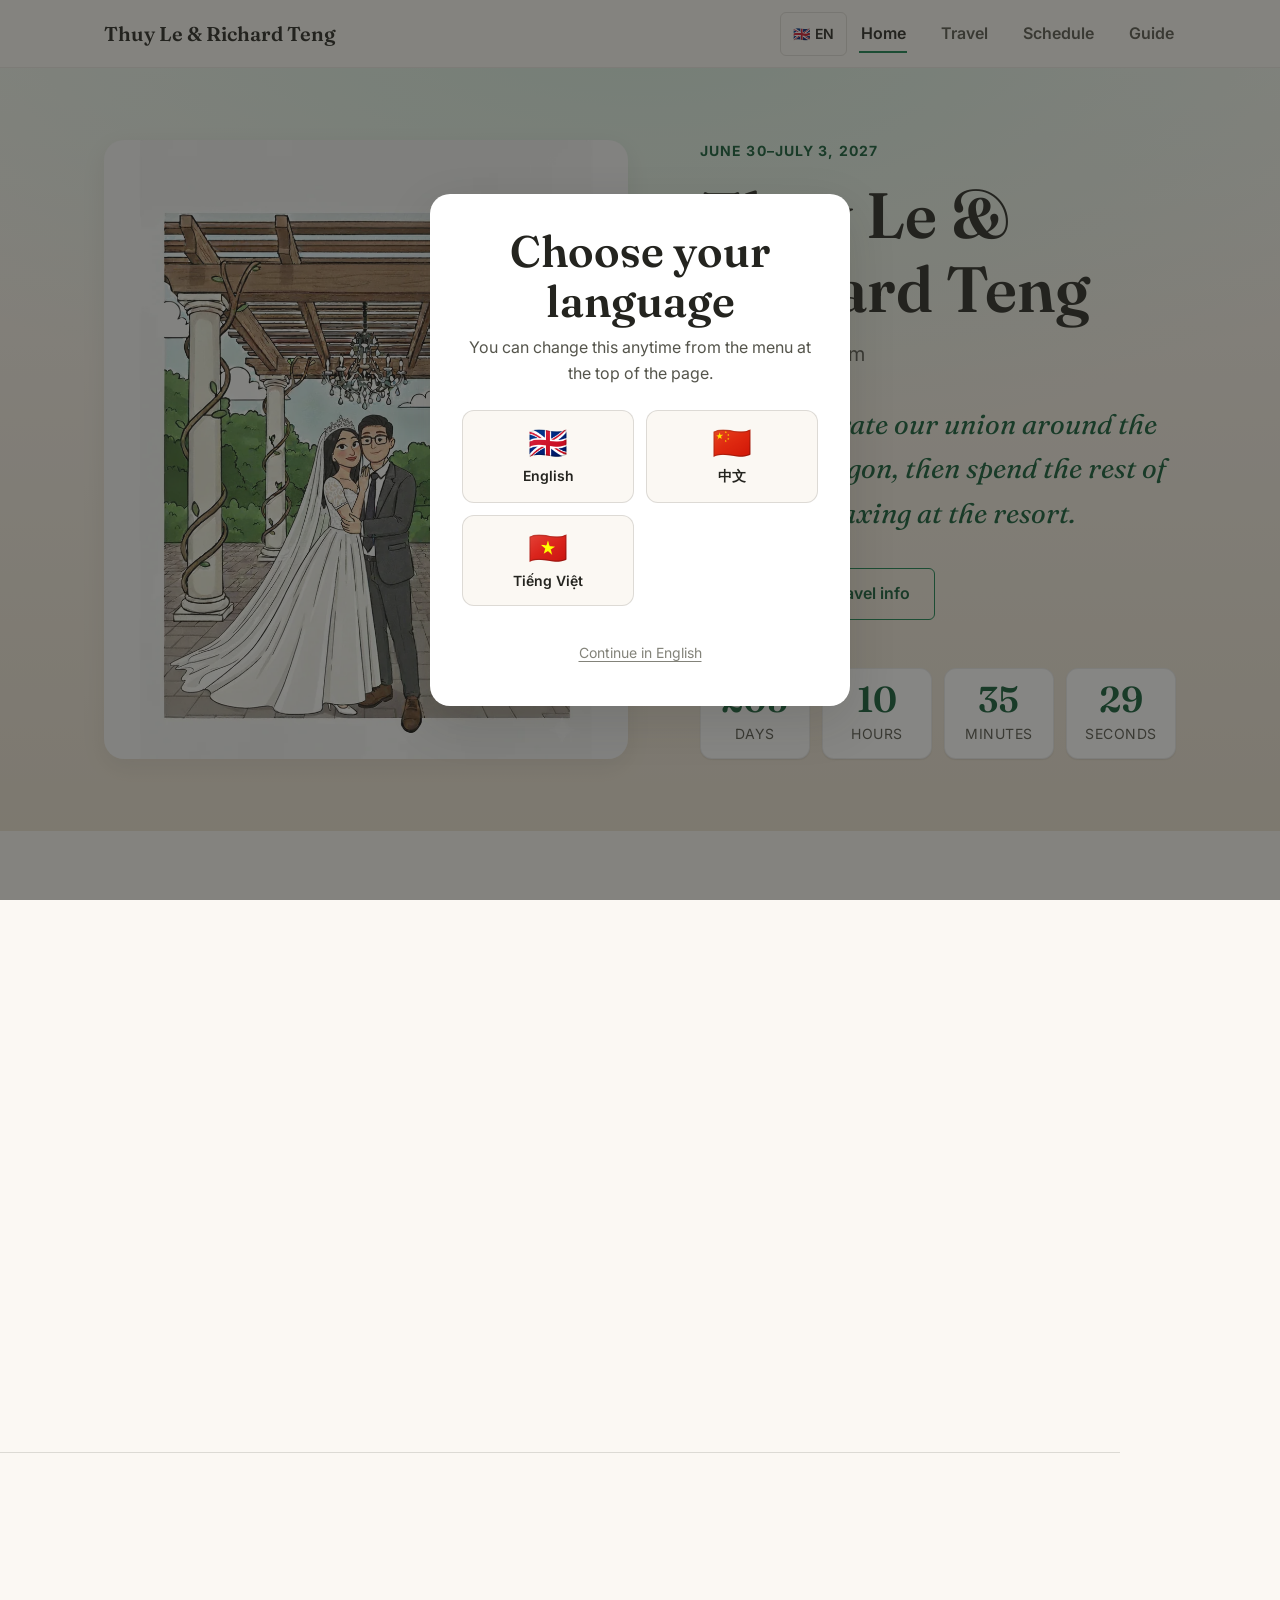
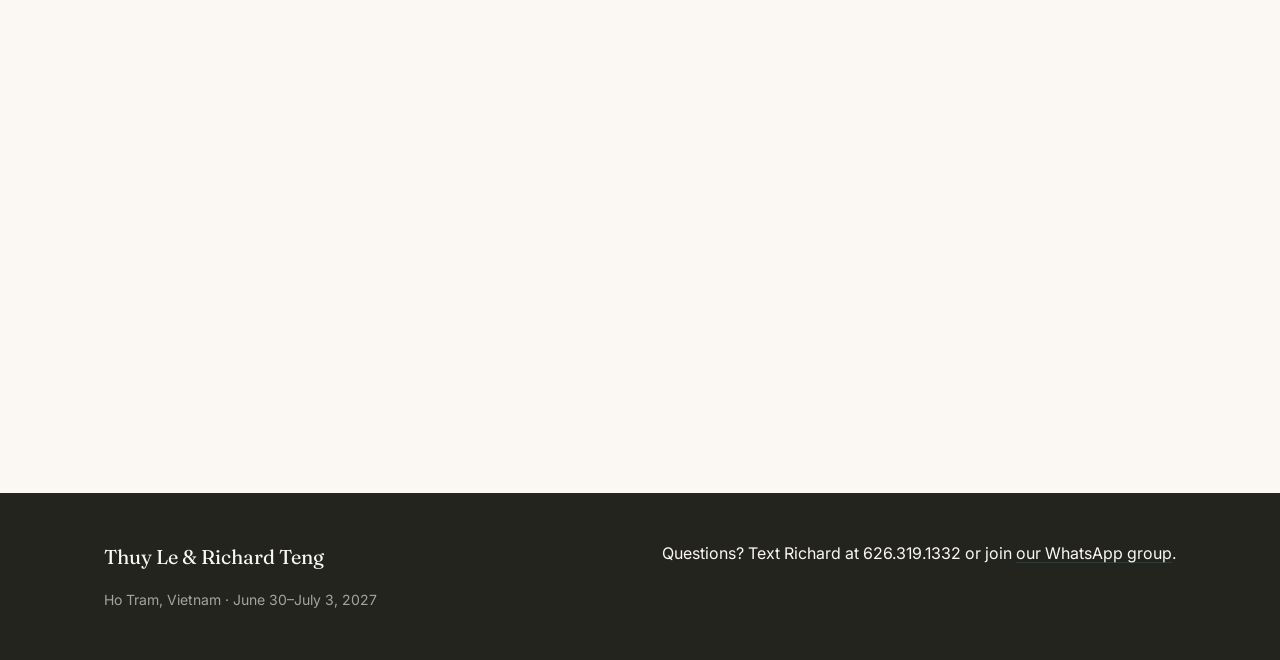
==== commit 3d3a2eb9: "Add more travel-planning details to Travel/Guide FAQs - "How do we get to Saigon?" now notes Vietnam" ====
--- a/index.html
+++ b/index.html
@@ -134,7 +134,7 @@
         <div class="info-card fade-in">
           <span class="icon-badge" aria-hidden="true"><svg viewBox="0 0 24 24" fill="none" stroke="currentColor" stroke-width="2" stroke-linecap="round" stroke-linejoin="round"><path d="M8 3 4 6l1.5 3L8 8v13h8V8l2.5 1L20 6l-4-3-2 2h-4z"/></svg></span>
           <h3 data-i18n="index.cardWearTitle">What to wear</h3>
-          <p data-i18n="index.cardWearDesc">Beach-wedding attire: light fabrics, nothing heavy. It will be hot, and rain is possible.</p>
+          <p data-i18n="index.cardWearDesc">Beach-wedding attire: light fabrics, nothing heavy. No blazer or suit required — business casual is fine.</p>
           <a class="card-link" href="guide.html#what-to-bring" data-i18n="index.cardWearLink">Full packing list &rarr;</a>
         </div>
       </div>
--- a/styles.css
+++ b/styles.css
@@ -96,12 +96,15 @@
   color: var(--color-ink);
   background: var(--color-bone);
   -webkit-font-smoothing: antialiased;
-  /* "clip" (not "hidden") — "hidden" makes body an implicit scroll
-     container, which several mobile WebKit versions treat as the
-     containing block for position:fixed descendants, causing fixed
-     elements (like the back-to-top button) to scroll away with the
-     page instead of staying pinned to the viewport. */
-  overflow-x: clip;
+  /* No overflow-x rule here on purpose — any non-"visible" value on
+     body (including "clip") makes it an implicit scroll container on
+     several mobile WebKit versions, which some of those versions then
+     treat as the containing block for position:fixed descendants,
+     causing fixed elements (like the back-to-top button) to scroll
+     away with the page instead of staying pinned to the viewport.
+     Nothing on the site currently overflows horizontally, so this
+     isn't needed — if that changes, fix the offending element instead
+     of reaching for overflow-x on body/html. */
 }
 
 img { max-width: 100%; display: block; }
@@ -251,8 +254,13 @@
   position: sticky;
   top: 0;
   z-index: 500;
-  background: rgba(251, 248, 243, 0.92);
-  backdrop-filter: saturate(180%) blur(10px);
+  /* No backdrop-filter here on purpose — combined with the back-to-top
+     button's position:fixed elsewhere on the page, it triggers a real
+     Chromium compositing bug where the button's layer silently stops
+     painting (confirmed: removing backdrop-filter alone fixes it, and
+     none of the usual layer-promotion workarounds on either element
+     did). A near-opaque solid background reads almost identically. */
+  background: rgba(251, 248, 243, 0.97);
   border-bottom: 1px solid var(--color-border-soft);
   height: var(--header-height);
 }
@@ -378,17 +386,11 @@
   .site-logo { font-size: clamp(0.95rem, 4.2vw, 1.25rem); }
   .header-actions { gap: var(--space-2); }
   .lang-switcher-btn { padding: 0 var(--space-2); gap: 3px; }
-}
-@media (max-width: 400px) {
-  .lang-switcher-code { display: none; }
-  .lang-switcher-btn { padding: 0 var(--space-1); min-width: 44px; justify-content: center; }
-}
   .main-nav {
     position: fixed;
-    /* .site-header uses backdrop-filter, which makes it the containing
-       block for fixed descendants — so this can't rely on `bottom: 0`
-       (measured against the header's own ~68px box, collapsing to zero
-       height). An explicit viewport-relative height sidesteps that. */
+    /* Explicit viewport-relative height (rather than `bottom: 0`)
+       avoids ever depending on .site-header's box as a containing
+       block for this. */
     top: var(--header-height);
     right: 0;
     left: 0;
@@ -407,6 +409,10 @@
   .main-nav li { border-bottom: 1px solid var(--color-border-soft); }
   .main-nav a { display: block; padding: var(--space-4) var(--space-1); min-height: 44px; }
 }
+@media (max-width: 400px) {
+  .lang-switcher-code { display: none; }
+  .lang-switcher-btn { padding: 0 var(--space-1); min-width: 44px; justify-content: center; }
+}
 
 /* -----------------------------------------------------------------------
    5. Hero
@@ -449,10 +455,19 @@
 
 @media (min-width: 900px) {
   .hero-grid {
-    grid-template-columns: 1fr 1fr;
+    grid-template-columns: 1.1fr 1fr;
+    align-items: stretch;
     gap: var(--space-8);
+    min-height: 560px;
   }
-  .hero-text { text-align: left; }
+  .hero-grid .hero-photo { height: 100%; }
+  .hero-grid .hero-photo img { height: 100%; object-fit: cover; }
+  .hero-text {
+    text-align: left;
+    display: flex;
+    flex-direction: column;
+    justify-content: center;
+  }
   .hero-text .hero-date,
   .hero-text .hero-anchor,
   .hero-text .countdown {
@@ -476,6 +491,7 @@
   border-radius: var(--radius-md);
   padding: var(--space-3) var(--space-2);
   box-shadow: var(--shadow-sm);
+  text-align: center;
 }
 .countdown-number {
   font-family: var(--font-serif);
